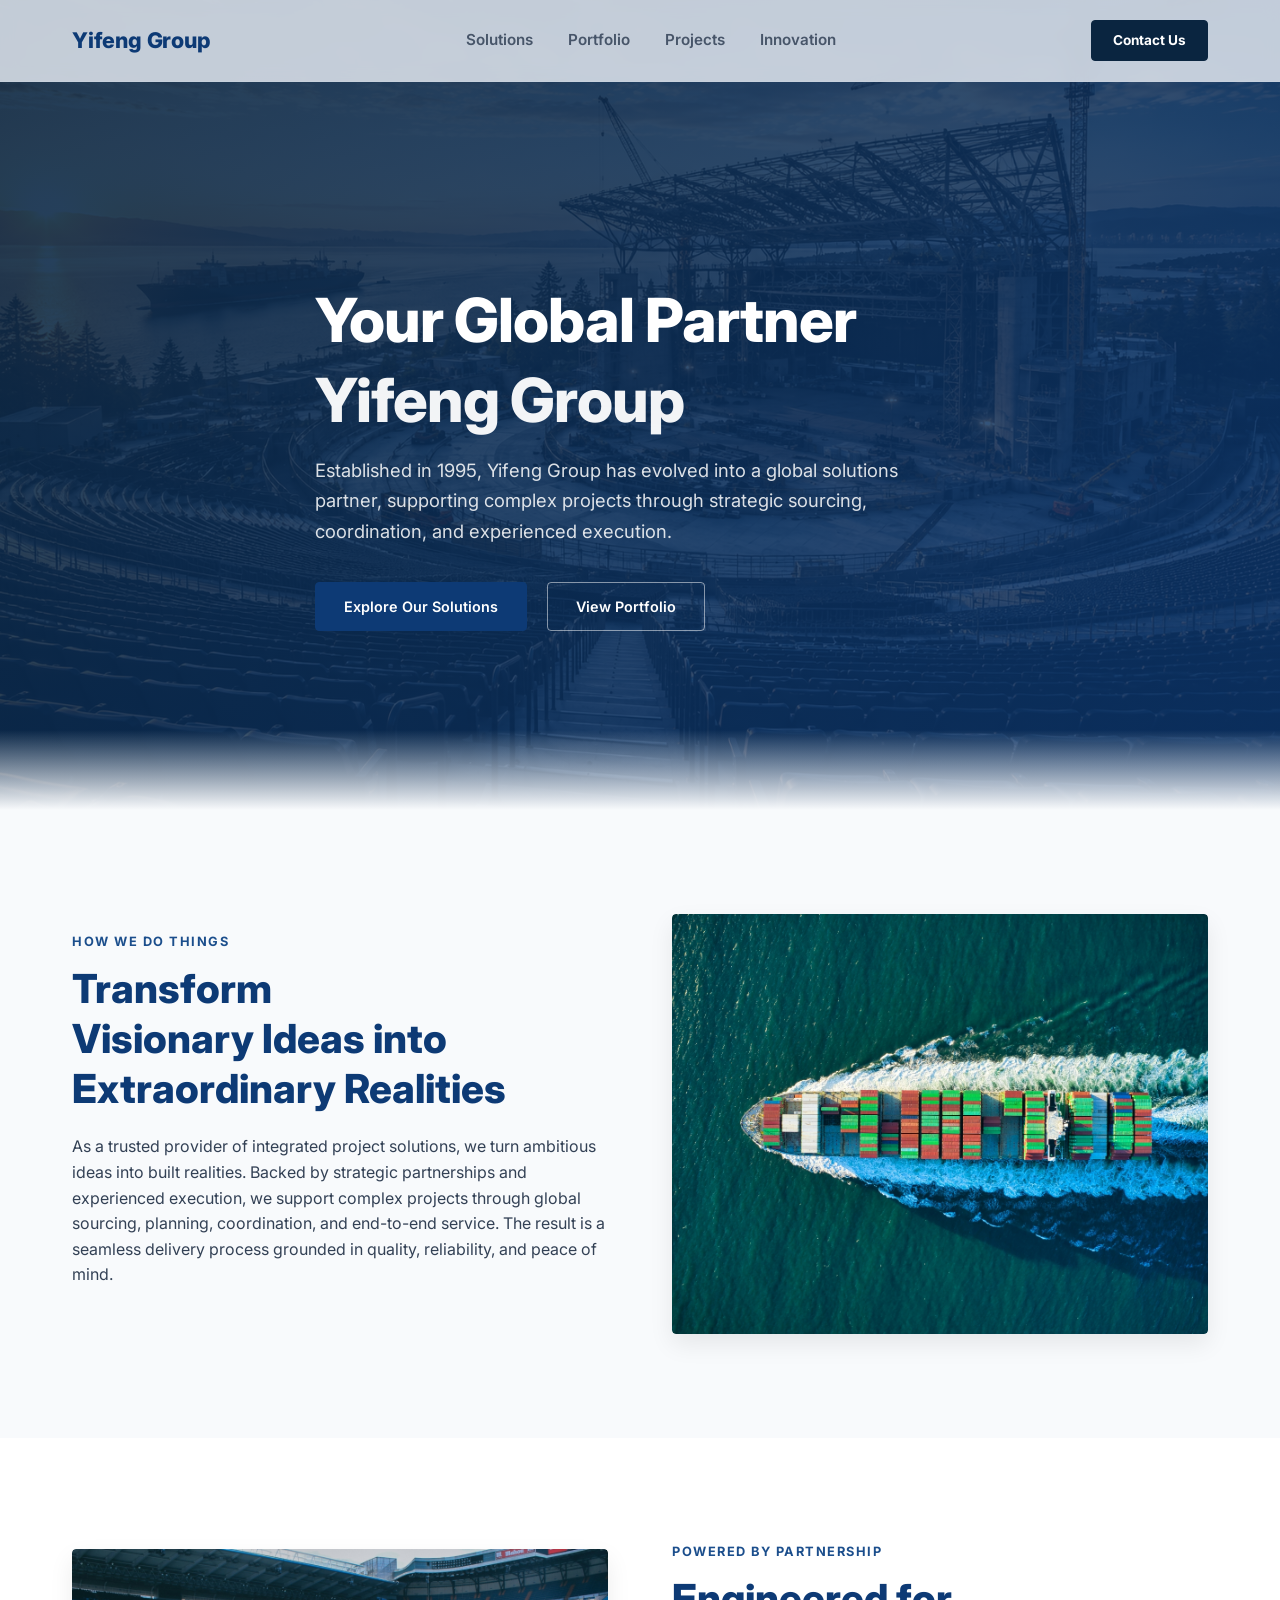
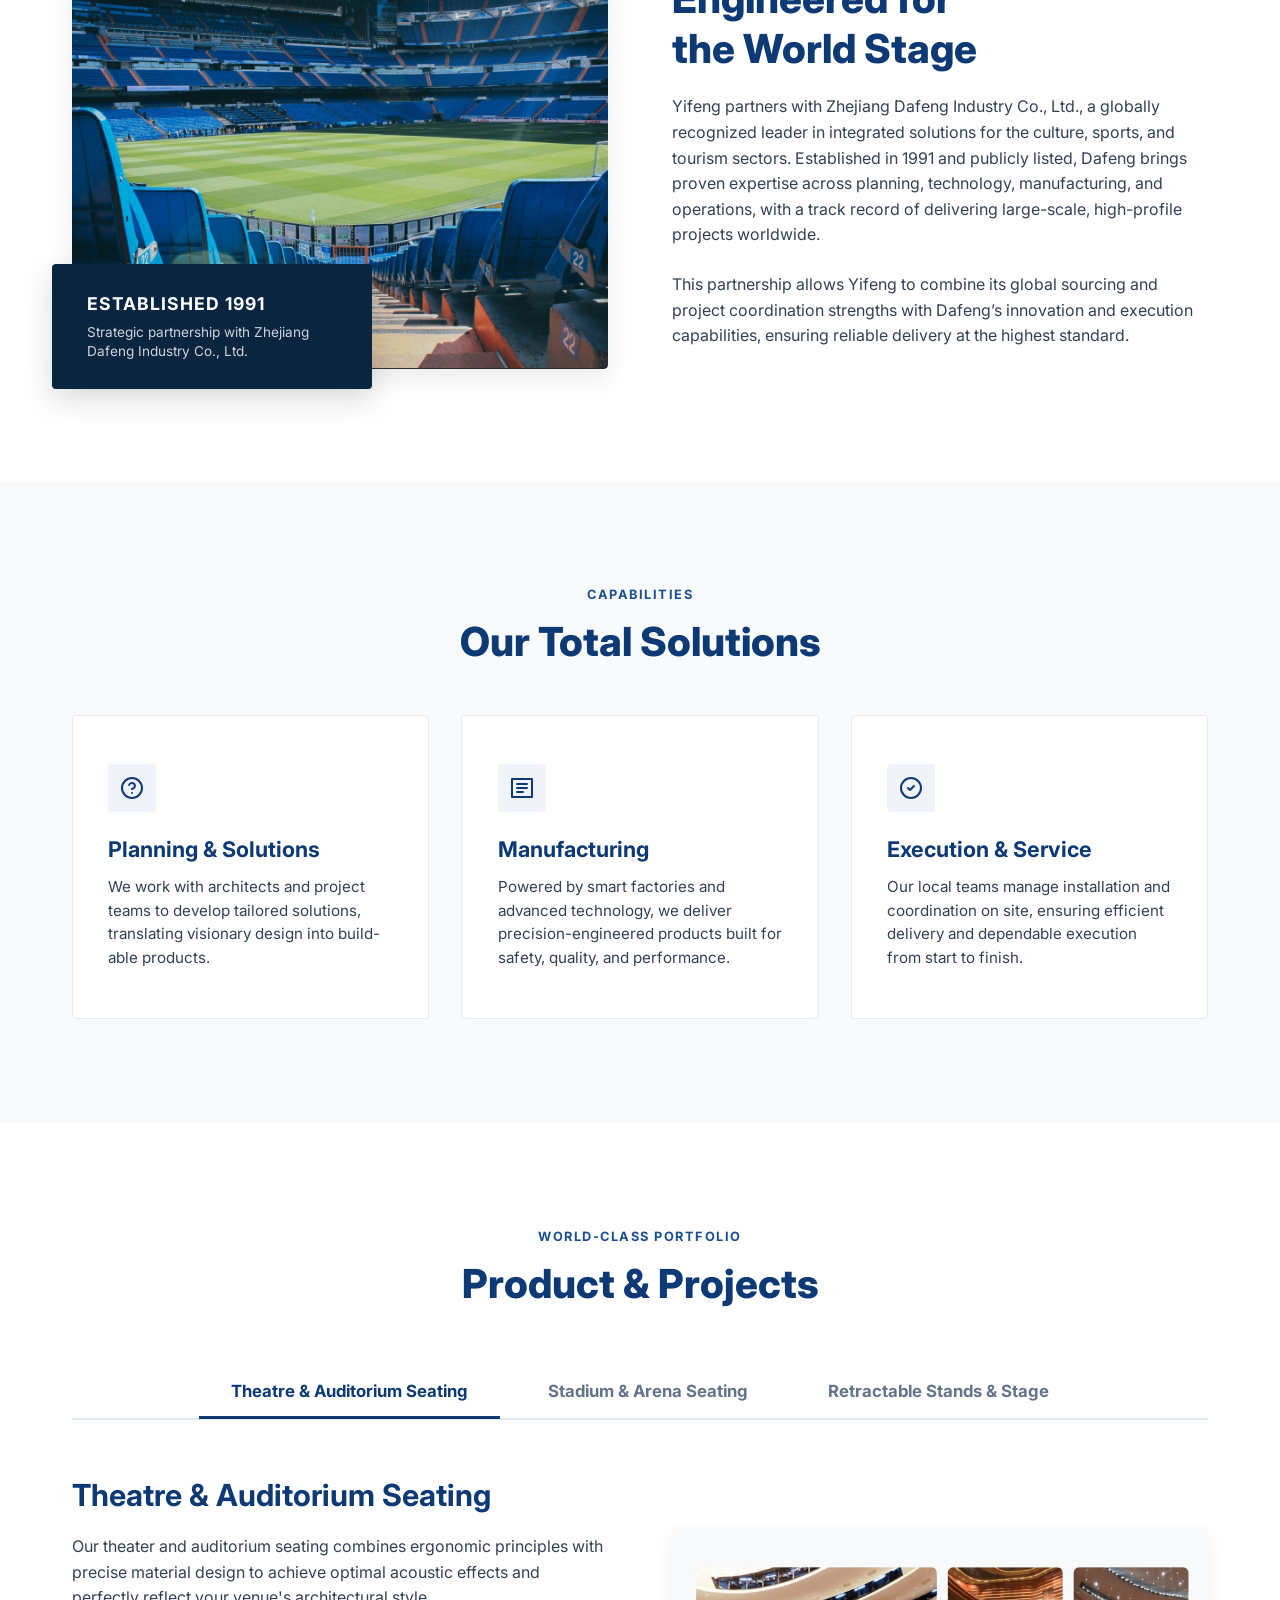
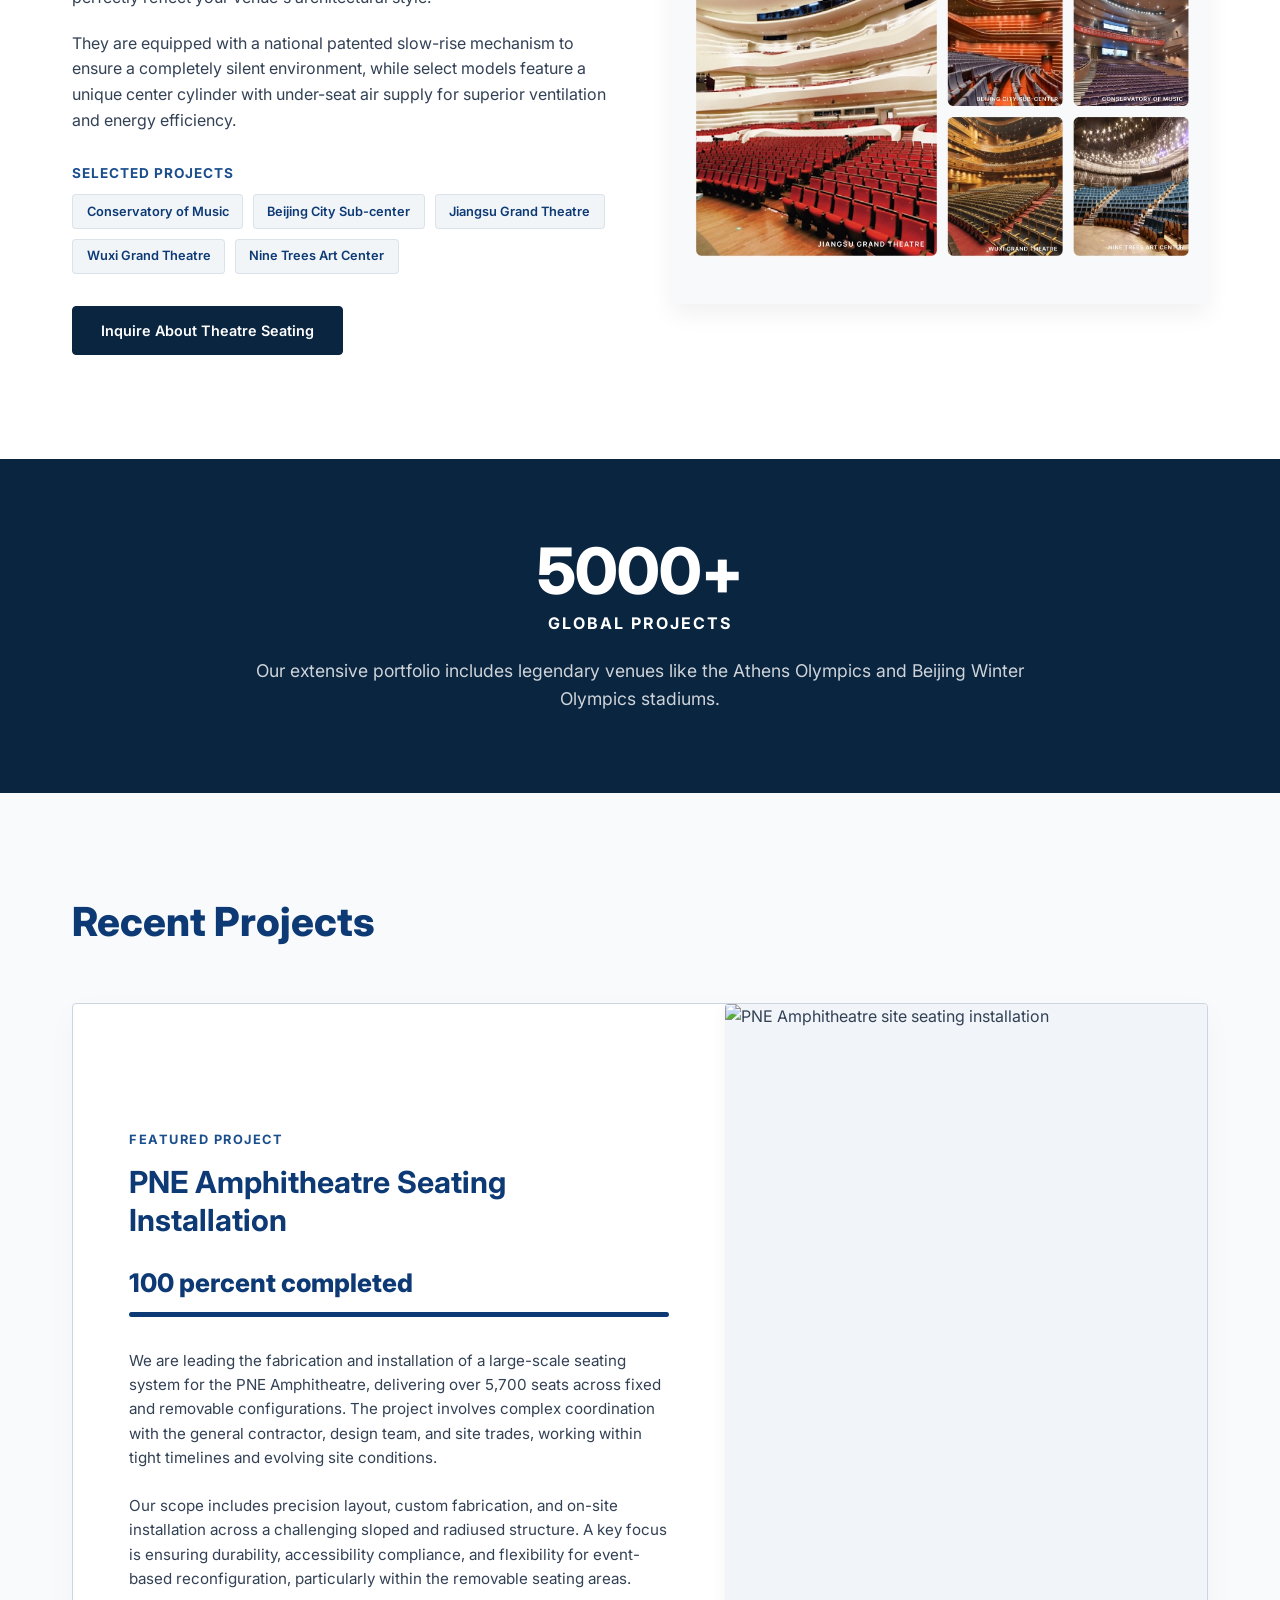
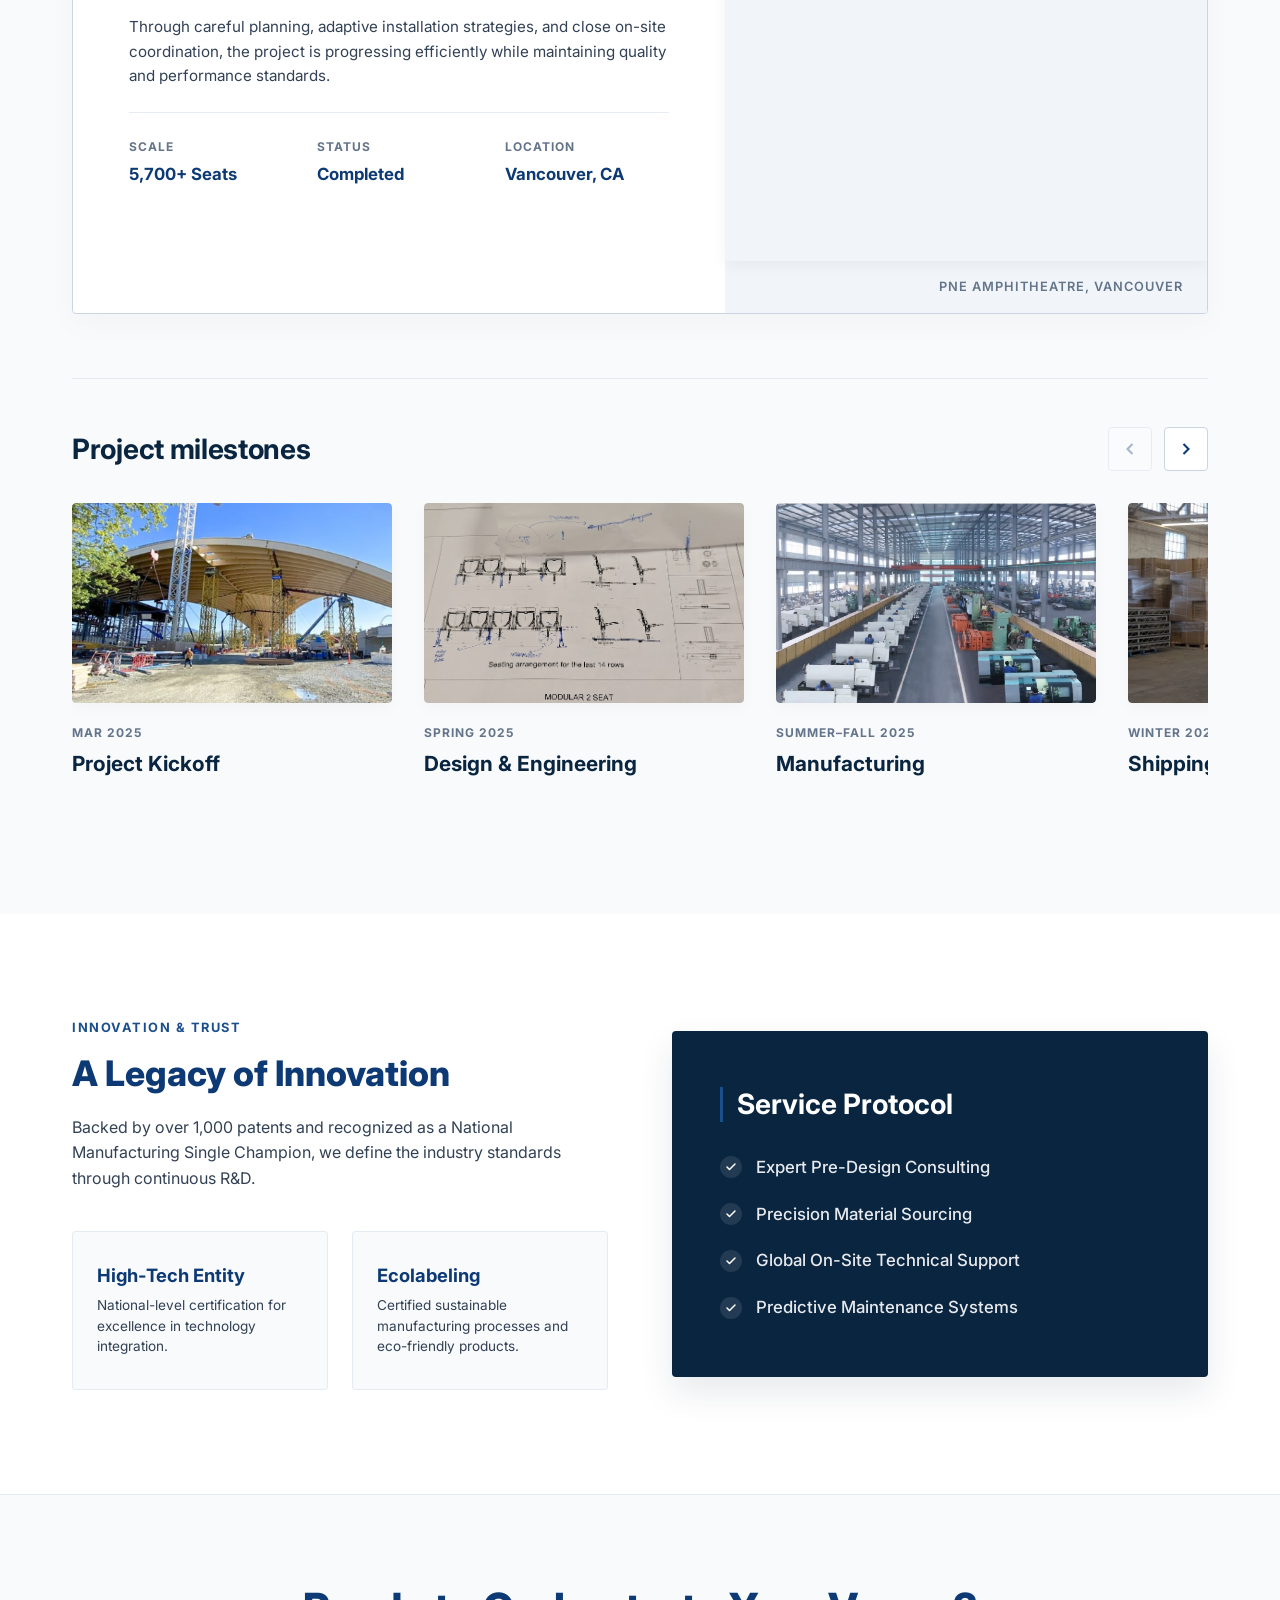
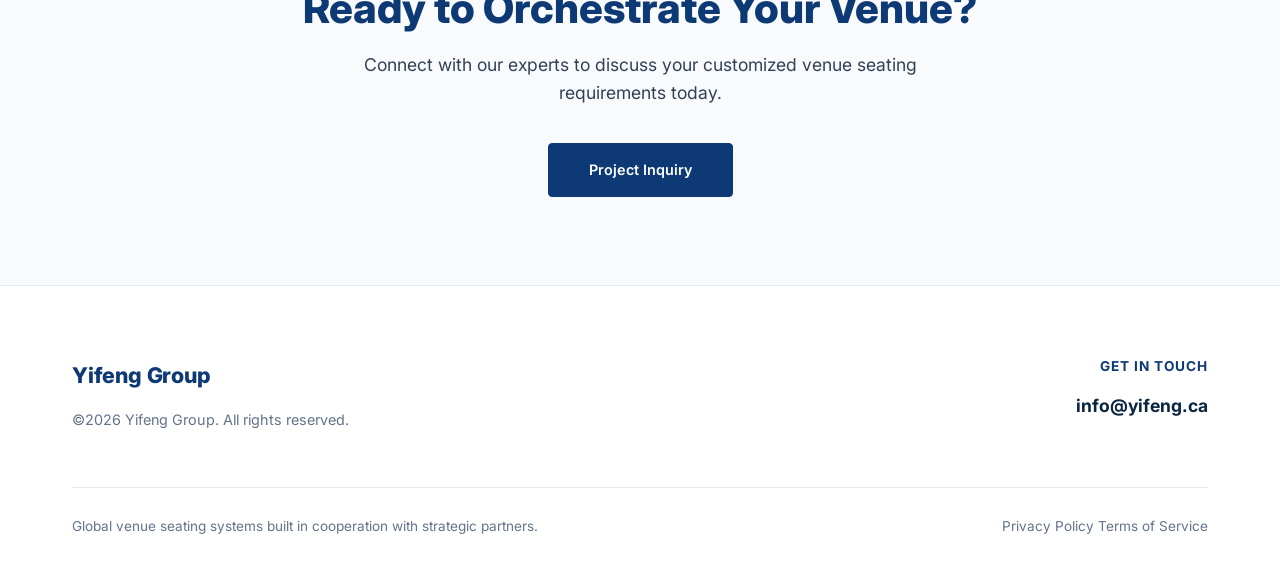
==== Website/index.html @ bb8a7add "Add files via upload" ====
<!DOCTYPE html>
<html lang="en">
<head>
  <meta charset="UTF-8">
  <meta name="viewport" content="width=device-width, initial-scale=1.0">
  <meta name="description" content="Yifeng Group - Your Global Partner in complex venue seating solutions. Backed by strategic partnerships and expert execution.">
  <title>Yifeng Group | Your Global Partner</title>
  
  <!-- SEO Best Practices: Metas and Icons -->
  <link rel="icon" type="image/png" href="data:image/svg+xml,%3Csvg xmlns='http://www.w3.org/2000/svg' viewBox='0 0 24 24' fill='%230d3a75'%3E%3Cpath d='M12 2l3.09 6.26L22 9.27l-5 4.87 1.18 6.88L12 17.77l-6.18 3.25L7 14.14 2 9.27l6.91-1.01L12 2z'/%3E%3C/svg%3E">
  
  <!-- Preloads for critical fonts -->
  <link rel="preconnect" href="https://fonts.googleapis.com">
  <link rel="preconnect" href="https://fonts.gstatic.com" crossorigin>
  
  <!-- Stylesheets -->
  <link rel="stylesheet" href="css/style.css">
</head>
<body>

  <!-- FLOATING NAVIGATION (MATCHES SCREENSHOT) -->
  <header id="nav-header">
    <div class="container">
      <a href="#hero" class="logo">Yifeng Group</a>
      
      <nav id="navbar">
        <ul>
          <li><a href="#solutions" class="active">Solutions</a></li>
          <li><a href="#products">Portfolio</a></li>
          <li><a href="#projects">Projects</a></li>
          <li><a href="#innovation">Innovation</a></li>
        </ul>
      </nav>
      
      <div class="header-btn-wrapper">
        <a href="#contact" class="btn header-btn">Contact Us</a>
      </div>
      
      <div class="menu-toggle" id="menu-burger">
        <span></span>
        <span></span>
        <span></span>
      </div>
    </div>
  </header>

  <!-- HERO SECTION -->
  <section id="hero" class="hero">
    <div class="container">
      <div class="hero-content reveal">
        <h1>
          <span>Your Global Partner</span>
          <span style="font-weight: 800; color: rgba(255,255,255,0.95); margin-top: 0.25rem;">Yifeng Group</span>
        </h1>
        <p>
          Established in 1995, Yifeng Group has evolved into a global solutions partner, supporting complex projects through strategic sourcing, coordination, and experienced execution.
        </p>
        <div class="hero-btns">
          <a href="#solutions" class="btn btn-primary">Explore Our Solutions</a>
          <a href="#products" class="btn btn-outline">View Portfolio</a>
        </div>
      </div>
    </div>
  </section>

  <!-- HOW WE DO THINGS (VISION) SECTION -->
  <section id="vision" class="section vision">
    <div class="container">
      <div class="grid-2">
        <div class="vision-text reveal-left">
          <span class="section-badge">How We Do Things</span>
          <h2 class="section-title">Transform<br>Visionary Ideas into<br>Extraordinary Realities</h2>
          <p class="section-desc">
            As a trusted provider of integrated project solutions, we turn ambitious ideas into built realities. Backed by strategic partnerships and experienced execution, we support complex projects through global sourcing, planning, coordination, and end-to-end service. The result is a seamless delivery process grounded in quality, reliability, and peace of mind.
          </p>
        </div>
        
        <div class="vision-image reveal-right">
          <div class="vision-image-wrapper">
            <img src="images/cargo_ship.png" alt="Cargo ship in teal water representing global sourcing and logistics coordination" loading="lazy">
          </div>
        </div>
      </div>
    </div>
  </section>

  <!-- PARTNERSHIP / WORLD STAGE SECTION -->
  <section id="engineering" class="section engineering">
    <div class="container">
      <div class="grid-2">
        <div class="engineering-image reveal-left">
          <div class="engineering-image-container">
            <div class="stadium-img-wrapper">
              <img src="images/stadium_engineering.png" alt="Grand modern stadium representing engineering for the world stage" loading="lazy">
            </div>
            <div class="established-badge">
              <h4>Established 1991</h4>
              <p>Strategic partnership with Zhejiang Dafeng Industry Co., Ltd.</p>
            </div>
          </div>
        </div>
        
        <div class="engineering-text reveal-right">
          <span class="section-badge">Powered by Partnership</span>
          <h2 class="section-title">Engineered for<br>the World Stage</h2>
          <p class="section-desc" style="margin-bottom: 1.5rem">
            Yifeng partners with Zhejiang Dafeng Industry Co., Ltd., a globally recognized leader in integrated solutions for the culture, sports, and tourism sectors. Established in 1991 and publicly listed, Dafeng brings proven expertise across planning, technology, manufacturing, and operations, with a track record of delivering large-scale, high-profile projects worldwide.
          </p>
          <p class="section-desc">
            This partnership allows Yifeng to combine its global sourcing and project coordination strengths with Dafeng’s innovation and execution capabilities, ensuring reliable delivery at the highest standard.
          </p>
        </div>
      </div>
    </div>
  </section>

  <!-- CAPABILITIES / OUR TOTAL SOLUTIONS -->
  <section id="solutions" class="section solutions">
    <div class="container">
      <div style="text-align: center; max-width: 700px; margin: 0 auto 3rem auto;" class="reveal">
        <span class="section-badge">Capabilities</span>
        <h2 class="section-title">Our Total Solutions</h2>
      </div>
      
      <div class="grid-3">
        <!-- Card 1 -->
        <div class="solution-card reveal delay-100">
          <div class="solution-icon">
            <svg xmlns="http://www.w3.org/2000/svg" viewBox="0 0 24 24" fill="none" stroke="currentColor" stroke-linecap="round" stroke-linejoin="round">
              <circle cx="12" cy="12" r="10"/>
              <path d="M9.09 9a3 3 0 0 1 5.83 1c0 2-3 3-3 3"/>
              <line x1="12" y1="17" x2="12.01" y2="17"/>
            </svg>
          </div>
          <h3>Planning & Solutions</h3>
          <p>We work with architects and project teams to develop tailored solutions, translating visionary design into build-able products.</p>
        </div>
        
        <!-- Card 2 -->
        <div class="solution-card reveal delay-200">
          <div class="solution-icon">
            <svg xmlns="http://www.w3.org/2000/svg" viewBox="0 0 24 24" fill="none" stroke="currentColor" stroke-linecap="round" stroke-linejoin="round">
              <path d="M22 21H2V3H22V21Z"/>
              <path d="M7 8H17"/>
              <path d="M7 12H17"/>
              <path d="M7 16H13"/>
            </svg>
          </div>
          <h3>Manufacturing</h3>
          <p>Powered by smart factories and advanced technology, we deliver precision-engineered products built for safety, quality, and performance.</p>
        </div>
        
        <!-- Card 3 -->
        <div class="solution-card reveal delay-300">
          <div class="solution-icon">
            <svg xmlns="http://www.w3.org/2000/svg" viewBox="0 0 24 24" fill="none" stroke="currentColor" stroke-linecap="round" stroke-linejoin="round">
              <path d="M12 22C17.5228 22 22 17.5228 22 12C22 6.47715 17.5228 2 12 2C6.47715 2 2 6.47715 2 12C2 17.5228 6.47715 22 12 22Z"/>
              <path d="M9 12L11 14L15 10"/>
            </svg>
          </div>
          <h3>Execution & Service</h3>
          <p>Our local teams manage installation and coordination on site, ensuring efficient delivery and dependable execution from start to finish.</p>
        </div>
      </div>
    </div>
  </section>

  <!-- PRODUCTS & PROJECTS (WORLD-CLASS PORTFOLIO) -->
  <section id="products" class="section products-projects">
    <div class="container">
      <div class="section-header reveal">
        <span class="section-badge">World-Class Portfolio</span>
        <h2 class="section-title">Product & Projects</h2>
      </div>
      
      <!-- TABS CONTROLS -->
      <div class="tabs-nav reveal">
        <button class="tab-trigger active" data-tab="tab-theatre">Theatre & Auditorium Seating</button>
        <button class="tab-trigger" data-tab="tab-stadium">Stadium & Arena Seating</button>
        <button class="tab-trigger" data-tab="tab-retractable">Retractable Stands & Stage</button>
      </div>
      
      <!-- TAB CONTENTS -->
      <!-- Theatre & Auditorium Seating -->
      <div class="tab-content active grid-2" id="tab-theatre">
        <div class="product-info reveal-left">
          <h3>Theatre & Auditorium Seating</h3>
          <p>
            Our theater and auditorium seating combines ergonomic principles with precise material design to achieve optimal acoustic effects and perfectly reflect your venue's architectural style.
          </p>
          <p>
            They are equipped with a national patented slow-rise mechanism to ensure a completely silent environment, while select models feature a unique center cylinder with under-seat air supply for superior ventilation and energy efficiency.
          </p>
          
          <h4 class="projects-list-title">Selected Projects</h4>
          <div class="projects-flex">
            <span class="project-item-pill">Conservatory of Music</span>
            <span class="project-item-pill">Beijing City Sub-center</span>
            <span class="project-item-pill">Jiangsu Grand Theatre</span>
            <span class="project-item-pill">Wuxi Grand Theatre</span>
            <span class="project-item-pill">Nine Trees Art Center</span>
          </div>
          
          <a href="#contact" class="btn btn-secondary">Inquire About Theatre Seating</a>
        </div>
        
        <div class="product-gallery reveal-right">
          <img src="images/theatre_collage.png" alt="A high resolution collage of luxury theater layouts featuring quiet tip-up acoustics chairs" loading="lazy">
        </div>
      </div>
      
      <!-- Stadium & Arena Seating -->
      <div class="tab-content grid-2" id="tab-stadium">
        <div class="product-gallery">
          <img src="images/stadium_collage.png" alt="Vibrant and high-impact stadium seating installations" loading="lazy">
        </div>
        
        <div class="product-info">
          <h3>Stadium & Arena Seating</h3>
          <p>
            Built for the world's grandest stages, our stadium and arena seating delivers unparalleled durability, safety, and comfort for large-scale global sporting events.
          </p>
          <p>
            Designed to withstand intense use and varying elements while maintaining brilliant aesthetic appeal, these seats are the trusted choice for international mega-events, including the 2022 Beijing Winter Olympics (National Speed Skating Oval and Ice Cube).
          </p>
          <a href="#contact" class="btn btn-secondary" style="margin-top: 1rem">Inquire About Stadium Seating</a>
        </div>
      </div>
      
      <!-- Retractable Stands & Stage -->
      <div class="tab-content grid-2" id="tab-retractable">
        <div class="product-info">
          <h3>Retractable Stands & Stage</h3>
          <p>
            Maximize your venue's flexibility with our high-utilization retractable stands, which form a staircase profile when in use and a compact box shape when retracted. They feature a synchronous telescoping device to effectively avoid deviation or jamming during operation.
          </p>
          <p>
            The base utilizes double ball-bearing PU wheels that withstand enormous force without damaging wooden floors, and the entire system can be safely operated via wire or wireless remote control.
          </p>
          <a href="#contact" class="btn btn-secondary" style="margin-top: 1rem">Inquire About Retractable Systems</a>
        </div>
        
        <div class="product-gallery">
          <img src="images/retractable_collage.png" alt="Retractable telescopic stadium grandstands and stage solutions" loading="lazy">
        </div>
      </div>
    </div>
  </section>

  <!-- STATS BANNER -->
  <section class="stats-banner">
    <div class="container">
      <div class="stats-container reveal">
        <div class="stats-number">5000+</div>
        <div class="stats-label">Global Projects</div>
        <p class="stats-desc">
          Our extensive portfolio includes legendary venues like the Athens Olympics and Beijing Winter Olympics stadiums.
        </p>
      </div>
    </div>
  </section>

  <!-- RECENT PROJECTS & PROGRESS TRACKING -->
  <section id="projects" class="section current-projects">
    <div class="container">
      <div class="projects-header reveal">
        <div class="projects-header-left">
          <h2 class="section-title">Recent Projects</h2>
        </div>
      </div>
      
      <div class="featured-project-card reveal">
        <!-- Left details pane -->
        <div class="project-details-pane">
          <span class="project-tag">Featured Project</span>
          <h3>PNE Amphitheatre Seating Installation</h3>
          
          <!-- Overall Progress Tracker Together with Featured Projects -->
          <div class="progress-tracker">
            <span class="progress-text">100 percent completed</span>
            <div class="progress-bar-container">
              <div class="progress-bar-fill"></div>
            </div>
          </div>

          <p>
            We are leading the fabrication and installation of a large-scale seating system for the PNE Amphitheatre, delivering over 5,700 seats across fixed and removable configurations. The project involves complex coordination with the general contractor, design team, and site trades, working within tight timelines and evolving site conditions.
          </p>
          <p>
            Our scope includes precision layout, custom fabrication, and on-site installation across a challenging sloped and radiused structure. A key focus is ensuring durability, accessibility compliance, and flexibility for event-based reconfiguration, particularly within the removable seating areas.
          </p>
          <p>
            Through careful planning, adaptive installation strategies, and close on-site coordination, the project is progressing efficiently while maintaining quality and performance standards.
          </p>
          
          <div class="project-meta-grid">
            <div class="meta-item">
              <span>Scale</span>
              <p>5,700+ Seats</p>
            </div>
            <div class="meta-item">
              <span>Status</span>
              <p>Completed</p>
            </div>
            <div class="meta-item">
              <span>Location</span>
              <p>Vancouver, CA</p>
            </div>
          </div>
        </div>
        
        <!-- Right 9x16 Hero Feature Image Pane -->
        <div class="project-gallery-pane-wrapper">
          <div class="project-gallery-pane">
            <img src="images/current_project_collage.png" alt="PNE Amphitheatre site seating installation" loading="lazy">
          </div>
          <div class="project-location-caption">PNE Amphitheatre, Vancouver</div>
        </div>
      </div>

      <!-- HORIZONTAL TIMELINE SCROLLER -->
      <div class="milestones-section-header reveal">
        <h3 class="milestones-section-title">Project milestones</h3>
        <div class="milestones-nav-btns">
          <button class="milestone-nav-btn" id="milestone-prev" aria-label="Scroll left">
            <svg xmlns="http://www.w3.org/2000/svg" fill="none" stroke="currentColor" viewBox="0 0 24 24">
              <polyline points="15 18 9 12 15 6"/>
            </svg>
          </button>
          <button class="milestone-nav-btn" id="milestone-next" aria-label="Scroll right">
            <svg xmlns="http://www.w3.org/2000/svg" fill="none" stroke="currentColor" viewBox="0 0 24 24">
              <polyline points="9 18 15 12 9 6"/>
            </svg>
          </button>
        </div>
      </div>

      <div class="milestones-scroll-container reveal" id="milestones-track">
        <!-- Milestone 1 -->
        <div class="milestone-card">
          <div class="milestone-photo-wrapper">
            <img src="images/milestone1.png" alt="Project Kickoff milestone" loading="lazy">
          </div>
          <span class="milestone-date">Mar 2025</span>
          <h4 class="milestone-title">Project Kickoff</h4>
        </div>

        <!-- Milestone 2 -->
        <div class="milestone-card">
          <div class="milestone-photo-wrapper">
            <img src="images/milestone2.png" alt="Design & Engineering milestone" loading="lazy">
          </div>
          <span class="milestone-date">Spring 2025</span>
          <h4 class="milestone-title">Design & Engineering</h4>
        </div>

        <!-- Milestone 3 -->
        <div class="milestone-card">
          <div class="milestone-photo-wrapper">
            <img src="images/milestone3.png" alt="Manufacturing milestone" loading="lazy">
          </div>
          <span class="milestone-date">Summer–Fall 2025</span>
          <h4 class="milestone-title">Manufacturing</h4>
        </div>

        <!-- Milestone 4 -->
        <div class="milestone-card">
          <div class="milestone-photo-wrapper">
            <img src="images/milestone4.png" alt="Shipping & Logistics milestone" loading="lazy">
          </div>
          <span class="milestone-date">Winter 2025/26</span>
          <h4 class="milestone-title">Shipping & Logistics</h4>
        </div>

        <!-- Milestone 5 -->
        <div class="milestone-card">
          <div class="milestone-photo-wrapper">
            <img src="images/milestone5.png" alt="Site Mobilization milestone" loading="lazy">
          </div>
          <span class="milestone-date">Mar 2026</span>
          <h4 class="milestone-title">Site Mobilization</h4>
        </div>

        <!-- Milestone 6 -->
        <div class="milestone-card">
          <div class="milestone-photo-wrapper">
            <img src="images/milestone6.png" alt="Fixed Seating Installation milestone" loading="lazy">
          </div>
          <span class="milestone-date">Mar–Apr 2026</span>
          <h4 class="milestone-title">Fixed Seating Installation</h4>
        </div>

        <!-- Milestone 7 -->
        <div class="milestone-card">
          <div class="milestone-photo-wrapper">
            <img src="images/milestone7.png" alt="Removable Seating Installation milestone" loading="lazy">
          </div>
          <span class="milestone-date">Apr–May 2026</span>
          <h4 class="milestone-title">Removable Seating Installation</h4>
        </div>

        <!-- Milestone 8 -->
        <div class="milestone-card">
          <div class="milestone-photo-wrapper">
            <img src="images/milestone8.png" alt="Completion & Handover milestone" loading="lazy">
          </div>
          <span class="milestone-date">May 2026</span>
          <h4 class="milestone-title">Completion & Handover</h4>
        </div>
      </div>
    </div>
  </section>

  <!-- INNOVATION & TRUST / SERVICE PROTOCOL -->
  <section id="innovation" class="section trust-protocol">
    <div class="container">
      <div class="grid-2">
        <div class="trust-left reveal-left">
          <span class="section-badge">Innovation & Trust</span>
          <h2>A Legacy of Innovation</h2>
          <p class="section-desc">
            Backed by over 1,000 patents and recognized as a National Manufacturing Single Champion, we define the industry standards through continuous R&D.
          </p>
          
          <div class="trust-cards-grid">
            <div class="trust-mini-card">
              <h4>High-Tech Entity</h4>
              <p>National-level certification for excellence in technology integration.</p>
            </div>
            <div class="trust-mini-card">
              <h4>Ecolabeling</h4>
              <p>Certified sustainable manufacturing processes and eco-friendly products.</p>
            </div>
          </div>
        </div>
        
        <div class="trust-right reveal-right">
          <!-- Service Protocol Card -->
          <div class="protocol-card">
            <h3>Service Protocol</h3>
            
            <div class="protocol-list">
              <div class="protocol-item">
                <div class="protocol-check">
                  <svg xmlns="http://www.w3.org/2000/svg" viewBox="0 0 24 24" fill="none" stroke="currentColor" stroke-linecap="round" stroke-linejoin="round">
                    <polyline points="20 6 9 17 4 12"/>
                  </svg>
                </div>
                <span>Expert Pre-Design Consulting</span>
              </div>
              
              <div class="protocol-item">
                <div class="protocol-check">
                  <svg xmlns="http://www.w3.org/2000/svg" viewBox="0 0 24 24" fill="none" stroke="currentColor" stroke-linecap="round" stroke-linejoin="round">
                    <polyline points="20 6 9 17 4 12"/>
                  </svg>
                </div>
                <span>Precision Material Sourcing</span>
              </div>
              
              <div class="protocol-item">
                <div class="protocol-check">
                  <svg xmlns="http://www.w3.org/2000/svg" viewBox="0 0 24 24" fill="none" stroke="currentColor" stroke-linecap="round" stroke-linejoin="round">
                    <polyline points="20 6 9 17 4 12"/>
                  </svg>
                </div>
                <span>Global On-Site Technical Support</span>
              </div>
              
              <div class="protocol-item">
                <div class="protocol-check">
                  <svg xmlns="http://www.w3.org/2000/svg" viewBox="0 0 24 24" fill="none" stroke="currentColor" stroke-linecap="round" stroke-linejoin="round">
                    <polyline points="20 6 9 17 4 12"/>
                  </svg>
                </div>
                <span>Predictive Maintenance Systems</span>
              </div>

            </div>
          </div>
        </div>
      </div>
    </div>
  </section>

  <!-- CALL TO ACTION SECTION -->
  <section class="section cta">
    <div class="container">
      <div class="cta-card reveal">
        <h2>Ready to Orchestrate Your Venue?</h2>
        <p>Connect with our experts to discuss your customized venue seating requirements today.</p>
        <a href="#contact" class="btn btn-primary" style="padding: 0.9rem 2.5rem">Project Inquiry</a>
      </div>
    </div>
  </section>

  <!-- FOOTER (MATCHES USER REQUEST) -->
  <footer id="contact">
    <div class="container">
      <div class="footer-top">
        <div class="footer-about">
          <a href="#hero" class="logo">Yifeng Group</a>
          <p>©2026 Yifeng Group. All rights reserved.</p>
        </div>
        
        <div class="footer-contact-info">
          <h4>Get in Touch</h4>
          <p>
            <a href="mailto:info@yifeng.ca">info@yifeng.ca</a>
          </p>
        </div>
      </div>
      
      <div class="footer-bottom">
        <p>Global venue seating systems built in cooperation with strategic partners.</p>
        <div class="footer-bottom-links">
          <a href="#">Privacy Policy</a>
          <a href="#">Terms of Service</a>
        </div>
      </div>
    </div>
  </footer>

  <!-- Interactive Scripts -->
  <script src="js/main.js"></script>
</body>
</html>
---- Website/css/style.css ----
/* 
  Yifeng Group - Premium Landing Page CSS Stylesheet
  Clean slate, navy blue, and silver corporate theme.
  NO YELLOW/GOLD, NO STARS.
*/

@import url('https://fonts.googleapis.com/css2?family=Inter:wght@300;400;500;600;700&family=Outfit:wght@300;400;500;600;700;800&display=swap');

/* --- CUSTOM DESIGN SYSTEM VARIABLES --- */
:root {
  --primary-blue: #0d3a75;       /* Classic corporate blue from nav bar image */
  --primary-blue-rgb: 13, 58, 117;
  --secondary-blue: #0a2540;     /* Deep navy blue */
  --accent-blue: #1b4e8c;        /* Medium steel blue */
  --neutral-dark: #334155;       /* Slate 700 text color */
  --neutral-light: #f8fafc;      /* Light gray background */
  --white: #ffffff;
  --border-color: #cbd5e1;       /* Clean slate 300 border */
  
  --font-heading: 'Inter', -apple-system, BlinkMacSystemFont, "Segoe UI", Roboto, sans-serif;
  --font-body: 'Inter', -apple-system, BlinkMacSystemFont, "Segoe UI", Roboto, sans-serif;
  
  --transition-smooth: all 0.35s cubic-bezier(0.16, 1, 0.3, 1);
  --transition-fast: all 0.2s ease;
  
  --container-width: 1200px;
}

/* --- BASE STYLES --- */
* {
  box-sizing: border-box;
  margin: 0;
  padding: 0;
}

html {
  scroll-behavior: smooth;
}

body {
  font-family: var(--font-body);
  color: var(--neutral-dark);
  background-color: var(--neutral-light);
  line-height: 1.6;
  overflow-x: hidden;
  -webkit-font-smoothing: antialiased;
}

/* --- TYPOGRAPHY --- */
h1, h2, h3, h4, h5, h6 {
  font-family: var(--font-heading);
  font-weight: 700;
  line-height: 1.25;
  color: var(--primary-blue);
}

a {
  text-decoration: none;
  color: inherit;
  transition: var(--transition-fast);
}

ul {
  list-style: none;
}

img {
  max-width: 100%;
  display: block;
  border-radius: 4px;
}

/* --- LAYOUT UTILITIES --- */
.container {
  max-width: var(--container-width);
  margin: 0 auto;
  padding: 0 2rem;
}

.section {
  padding: 6.5rem 0;
  position: relative;
}

.grid-2 {
  display: grid;
  grid-template-columns: repeat(2, 1fr);
  gap: 4rem;
  align-items: center;
}

.grid-3 {
  display: grid;
  grid-template-columns: repeat(3, 1fr);
  gap: 2rem;
}

/* --- BUTTONS --- */
.btn {
  display: inline-flex;
  align-items: center;
  justify-content: center;
  padding: 0.75rem 1.75rem;
  font-size: 0.9rem;
  font-weight: 600;
  border-radius: 4px; /* Clean rectangular shapes */
  cursor: pointer;
  transition: var(--transition-smooth);
}

.btn-primary {
  background-color: var(--primary-blue);
  color: var(--white);
  border: 1px solid var(--primary-blue);
}

.btn-primary:hover {
  background-color: var(--secondary-blue);
  border-color: var(--secondary-blue);
}

.btn-secondary {
  background-color: var(--secondary-blue);
  color: var(--white);
  border: 1px solid var(--secondary-blue);
}

.btn-secondary:hover {
  background-color: transparent;
  color: var(--secondary-blue);
}

.btn-outline {
  background-color: transparent;
  color: var(--white);
  border: 1.5px solid rgba(255, 255, 255, 0.5);
}

.btn-outline:hover {
  border-color: var(--white);
  background-color: rgba(255, 255, 255, 0.08);
}

/* --- SECTION LABELS --- */
.section-badge {
  font-family: var(--font-heading);
  font-size: 0.8rem;
  font-weight: 700;
  letter-spacing: 1.5px;
  color: var(--accent-blue);
  text-transform: uppercase;
  margin-bottom: 0.75rem;
  display: block;
}

.section-title {
  font-size: 2.5rem;
  font-weight: 800;
  margin-bottom: 1.25rem;
  color: var(--primary-blue);
}

.section-desc {
  font-size: 1rem;
  color: var(--neutral-dark);
  margin-bottom: 1.75rem;
}

/* --- HEADER / NAVIGATION (MATCHES SCREENSHOT) --- */
header {
  position: fixed;
  top: 0;
  left: 0;
  width: 100%;
  z-index: 1000;
  transition: var(--transition-smooth);
  padding: 1.25rem 0;
  background: rgba(226, 232, 240, 0.85); /* Transparent grey background */
  backdrop-filter: blur(8px);
  -webkit-backdrop-filter: blur(8px);
  border-bottom: 1px solid rgba(203, 213, 225, 0.4);
}

header.scrolled {
  padding: 0.9rem 0;
  box-shadow: 0 4px 20px rgba(0, 0, 0, 0.05);
  background: rgba(241, 245, 249, 0.95);
}

header .container {
  display: flex;
  justify-content: space-between;
  align-items: center;
}

.logo {
  font-family: var(--font-heading);
  font-size: 1.35rem;
  font-weight: 800;
  color: var(--primary-blue);
  letter-spacing: -0.2px;
  display: flex;
  align-items: center;
}

nav ul {
  display: flex;
  gap: 2.2rem;
}

nav a {
  font-size: 0.95rem;
  font-weight: 600;
  color: #475569; /* slate gray nav text */
  padding: 0.4rem 0;
  position: relative;
}

nav a:hover, nav a.active {
  color: var(--primary-blue);
}

/* Solid blue underline for active link */
nav a::after {
  content: '';
  position: absolute;
  bottom: -2px;
  left: 0;
  width: 0;
  height: 2.5px;
  background-color: var(--primary-blue);
  transition: var(--transition-fast);
}

nav a.active::after {
  width: 100%;
}

.header-btn {
  font-family: var(--font-heading);
  font-size: 0.85rem;
  font-weight: 700;
  background-color: var(--secondary-blue);
  color: var(--white);
  padding: 0.55rem 1.3rem;
  border-radius: 4px; /* clean rectangular shape from image */
  border: 1px solid var(--secondary-blue);
}

.header-btn:hover {
  background-color: var(--primary-blue);
  border-color: var(--primary-blue);
}

.menu-toggle {
  display: none;
  flex-direction: column;
  gap: 5px;
  cursor: pointer;
}

.menu-toggle span {
  width: 22px;
  height: 2px;
  background-color: var(--primary-blue);
  transition: var(--transition-fast);
}

/* --- HERO SECTION --- */
.hero {
  min-height: 90vh;
  background-color: var(--secondary-blue);
  background-image: linear-gradient(135deg, rgba(10, 37, 64, 0.9) 0%, rgba(13, 58, 117, 0.8) 100%), url('../images/hero_bg.png');
  background-size: cover;
  background-position: right center;
  display: flex;
  align-items: center;
  padding-top: 6.5rem;
  position: relative;
}

.hero::after {
  content: '';
  position: absolute;
  bottom: 0;
  left: 0;
  width: 100%;
  height: 80px;
  background: linear-gradient(to top, var(--neutral-light), transparent);
  pointer-events: none;
}

.hero-content {
  color: var(--white);
  max-width: 750px;
}

.hero h1 {
  font-size: 3.8rem;
  font-weight: 800;
  color: var(--white);
  margin-bottom: 1rem;
  letter-spacing: -1px;
}

.hero h1 span {
  display: block;
}

.hero p {
  font-size: 1.15rem;
  color: rgba(255, 255, 255, 0.85);
  margin-bottom: 2.25rem;
  line-height: 1.65;
  max-width: 650px;
}

.hero-btns {
  display: flex;
  gap: 1.25rem;
}

/* --- VISION SECTION (HOW WE DO THINGS) --- */
.vision {
  background-color: var(--neutral-light);
}

.vision-image-wrapper {
  box-shadow: 0 10px 25px rgba(0, 0, 0, 0.08);
  border-radius: 4px;
  overflow: hidden;
}

.vision-image-wrapper img {
  width: 100%;
  height: 420px;
  object-fit: cover;
}

/* --- ENGINEERING STAGE (POWERED BY PARTNERSHIP) --- */
.engineering {
  background-color: var(--white);
}

.engineering-image-container {
  position: relative;
}

.stadium-img-wrapper {
  border-radius: 4px;
  box-shadow: 0 10px 25px rgba(0, 0, 0, 0.08);
  overflow: hidden;
}

.stadium-img-wrapper img {
  width: 100%;
  height: 420px;
  object-fit: cover;
}

.established-badge {
  position: absolute;
  bottom: -20px;
  left: -20px;
  background-color: var(--secondary-blue);
  color: var(--white);
  padding: 1.8rem 2.2rem;
  border-radius: 4px;
  box-shadow: 0 10px 30px rgba(0, 0, 0, 0.15);
  max-width: 320px;
}

.established-badge h4 {
  font-size: 1.1rem;
  font-weight: 700;
  color: var(--white);
  text-transform: uppercase;
  letter-spacing: 1px;
  margin-bottom: 0.5rem;
}

.established-badge p {
  font-size: 0.85rem;
  color: rgba(255, 255, 255, 0.8);
  line-height: 1.4;
}

/* --- OUR TOTAL SOLUTIONS (CAPABILITIES) --- */
.solutions {
  background-color: var(--neutral-light);
}

.solutions .grid-3 {
  margin-top: 3rem;
}

.solution-card {
  background-color: var(--white);
  padding: 3rem 2.2rem;
  border-radius: 4px;
  border: 1px solid rgba(226, 232, 240, 0.8);
  transition: var(--transition-smooth);
}

.solution-card:hover {
  transform: translateY(-4px);
  box-shadow: 0 10px 25px rgba(0, 0, 0, 0.05);
  border-color: var(--primary-blue);
}

.solution-icon {
  width: 48px;
  height: 48px;
  background-color: rgba(13, 58, 117, 0.06);
  border-radius: 4px;
  display: flex;
  align-items: center;
  justify-content: center;
  margin-bottom: 1.5rem;
  color: var(--primary-blue);
}

.solution-icon svg {
  width: 24px;
  height: 24px;
  stroke-width: 2;
}

.solution-card h3 {
  font-size: 1.35rem;
  font-weight: 700;
  margin-bottom: 0.75rem;
}

.solution-card p {
  color: var(--neutral-dark);
  font-size: 0.95rem;
  line-height: 1.55;
}

/* --- PRODUCT & PROJECTS (TABS EXPLORER) --- */
.products-projects {
  background-color: var(--white);
}

.products-projects .section-header {
  text-align: center;
  max-width: 700px;
  margin: 0 auto 3.5rem auto;
}

/* Tabs Navigation */
.tabs-nav {
  display: flex;
  justify-content: center;
  gap: 1rem;
  margin-bottom: 3.5rem;
  border-bottom: 2px solid #e2e8f0;
  padding-bottom: 1px;
}

.tab-trigger {
  font-family: var(--font-heading);
  font-size: 1.05rem;
  font-weight: 700;
  color: #64748b;
  background: none;
  border: none;
  padding: 1rem 2rem;
  cursor: pointer;
  position: relative;
  transition: var(--transition-fast);
}

.tab-trigger::after {
  content: '';
  position: absolute;
  bottom: -2px;
  left: 0;
  width: 0;
  height: 3px;
  background-color: var(--primary-blue);
  transition: var(--transition-fast);
}

.tab-trigger:hover, .tab-trigger.active {
  color: var(--primary-blue);
}

.tab-trigger.active::after {
  width: 100%;
}

/* Tab Content Transitions */
.tab-content {
  display: none;
  opacity: 0;
  transform: translateY(15px);
  transition: opacity 0.4s ease, transform 0.4s ease;
}

.tab-content.active {
  display: grid;
  opacity: 1;
  transform: translateY(0);
}

.product-info h3 {
  font-size: 1.9rem;
  margin-bottom: 1.25rem;
  color: var(--primary-blue);
}

.product-info p {
  color: var(--neutral-dark);
  margin-bottom: 1.25rem;
  line-height: 1.6;
}

/* Projects listing layout for Theatre category */
.projects-list-title {
  font-size: 0.85rem;
  font-weight: 700;
  text-transform: uppercase;
  letter-spacing: 1px;
  color: var(--accent-blue);
  margin-top: 2rem;
  margin-bottom: 0.75rem;
}

.projects-flex {
  display: flex;
  flex-wrap: wrap;
  gap: 0.6rem;
  margin-bottom: 2rem;
}

.project-item-pill {
  font-size: 0.8rem;
  font-weight: 600;
  background-color: rgba(13, 58, 117, 0.05);
  color: var(--primary-blue);
  padding: 0.4rem 0.85rem;
  border-radius: 4px;
  border: 1px solid rgba(13, 58, 117, 0.1);
}

.product-gallery {
  border-radius: 4px;
  overflow: hidden;
  box-shadow: 0 10px 25px rgba(0, 0, 0, 0.06);
}

.product-gallery img {
  width: 100%;
  height: auto;
  object-fit: cover;
}

/* --- STATS BANNER --- */
.stats-banner {
  background-color: var(--secondary-blue);
  color: var(--white);
  padding: 5rem 0;
  text-align: center;
  position: relative;
}

.stats-container {
  max-width: 800px;
  margin: 0 auto;
}

.stats-number {
  font-family: var(--font-heading);
  font-size: 4rem;
  font-weight: 800;
  color: var(--white);
  line-height: 1;
  margin-bottom: 0.5rem;
  letter-spacing: -1px;
}

.stats-label {
  font-family: var(--font-heading);
  font-size: 1rem;
  font-weight: 700;
  letter-spacing: 2px;
  text-transform: uppercase;
  margin-bottom: 1.25rem;
}

.stats-desc {
  font-size: 1.1rem;
  color: rgba(255, 255, 255, 0.8);
  line-height: 1.6;
}

/* --- RECENT PROJECTS & PROGRESS TRACKING --- */
.current-projects {
  background-color: var(--neutral-light);
}

.projects-header {
  display: flex;
  justify-content: space-between;
  align-items: center;
  margin-bottom: 3.5rem;
}

.projects-header-left {
  display: flex;
  flex-direction: column;
}

.projects-header-left .section-title {
  margin-bottom: 0;
}

/* Progress Tracker Bar styling placed inside details pane */
.progress-tracker {
  display: flex;
  flex-direction: column;
  align-items: flex-start; /* Sourced: Left aligned inside details card */
  width: 100%;
  margin-bottom: 2rem;
}

.progress-text {
  font-family: var(--font-heading);
  font-size: 1.6rem; /* Sourced: Slightly smaller text for inside the pane */
  font-weight: 800;
  color: var(--primary-blue);
  margin-bottom: 0.5rem;
}

.progress-bar-container {
  width: 100%;
  height: 5px;
  background-color: #cbd5e1;
  position: relative;
  overflow: hidden;
  border-radius: 2px;
}

.progress-bar-fill {
  position: absolute;
  top: 0;
  left: 0;
  height: 100%;
  width: 100%; /* 100% Complete */
  background-color: var(--primary-blue);
  border-radius: 2px;
  transform: scaleX(0);
  transform-origin: left;
  transition: transform 1.5s cubic-bezier(0.16, 1, 0.3, 1);
}

.reveal.active .progress-bar-fill {
  transform: scaleX(1);
}

.featured-project-card {
  background-color: var(--white);
  border-radius: 4px;
  box-shadow: 0 10px 30px rgba(0, 0, 0, 0.03);
  border: 1px solid var(--border-color);
  overflow: hidden;
  display: grid;
  grid-template-columns: 1.15fr 0.85fr;
  margin-bottom: 4rem;
}

.project-details-pane {
  padding: 3.5rem;
  display: flex;
  flex-direction: column;
  justify-content: center;
}

.project-tag {
  font-family: var(--font-heading);
  font-size: 0.8rem;
  font-weight: 700;
  text-transform: uppercase;
  letter-spacing: 1.5px;
  color: var(--accent-blue);
  margin-bottom: 0.75rem;
  display: block;
}

.project-details-pane h3 {
  font-size: 1.9rem;
  margin-bottom: 1.5rem;
  color: var(--primary-blue);
}

.project-details-pane p {
  color: var(--neutral-dark);
  margin-bottom: 1.5rem;
  font-size: 0.95rem;
  line-height: 1.6;
}

.project-meta-grid {
  display: grid;
  grid-template-columns: repeat(3, 1fr);
  gap: 1.5rem;
  border-top: 1px solid rgba(226, 232, 240, 0.8);
  padding-top: 1.5rem;
}

.meta-item span {
  font-size: 0.75rem;
  font-weight: 700;
  color: #64748b;
  text-transform: uppercase;
  letter-spacing: 1px;
  display: block;
  margin-bottom: 0.25rem;
}

.meta-item p {
  font-family: var(--font-heading);
  font-size: 1.05rem;
  font-weight: 700;
  color: var(--primary-blue);
  margin-bottom: 0;
}

.project-gallery-pane-wrapper {
  position: relative;
  display: flex;
  flex-direction: column;
  background-color: #f1f5f9;
}

.project-gallery-pane {
  position: relative;
  width: 100%;
  aspect-ratio: 9 / 16; /* Sourced: Strict 9x16 vertical aspect ratio */
  overflow: hidden;
  box-shadow: 0 4px 15px rgba(0,0,0,0.05);
}

.project-gallery-pane img {
  width: 100%;
  height: 100%;
  object-fit: cover;
}

.project-location-caption {
  font-size: 0.8rem;
  font-weight: 600;
  color: #64748b;
  text-transform: uppercase;
  letter-spacing: 1px;
  margin: 1rem 1.5rem; /* Sourced: Elegant spacing for caption */
  text-align: right;
}

/* --- HORIZONTAL MILESTONE SCROLLER --- */
.milestones-section-header {
  display: flex;
  justify-content: space-between;
  align-items: center;
  margin-top: 2rem;
  margin-bottom: 2rem;
  border-top: 1.5px solid #e2e8f0;
  padding-top: 3rem;
}

.milestones-section-title {
  font-size: 1.75rem;
  font-weight: 700;
  color: var(--secondary-blue);
  letter-spacing: -0.3px;
}

.milestones-nav-btns {
  display: flex;
  gap: 0.75rem;
}

.milestone-nav-btn {
  width: 44px;
  height: 44px;
  border-radius: 4px;
  border: 1px solid var(--border-color);
  background-color: var(--white);
  color: var(--primary-blue);
  display: flex;
  align-items: center;
  justify-content: center;
  cursor: pointer;
  transition: var(--transition-fast);
}

.milestone-nav-btn:hover {
  background-color: var(--primary-blue);
  color: var(--white);
  border-color: var(--primary-blue);
}

.milestone-nav-btn svg {
  width: 20px;
  height: 20px;
  stroke-width: 2.5;
}

.milestones-scroll-container {
  display: flex;
  gap: 2rem;
  overflow-x: auto;
  scroll-snap-type: x mandatory;
  padding-bottom: 1.5rem;
  scroll-behavior: smooth;
  -webkit-overflow-scrolling: touch;
}

.milestones-scroll-container::-webkit-scrollbar {
  height: 6px;
}

.milestones-scroll-container::-webkit-scrollbar-track {
  background: #f1f5f9;
  border-radius: 4px;
}

.milestones-scroll-container::-webkit-scrollbar-thumb {
  background: #cbd5e1;
  border-radius: 4px;
}

.milestones-scroll-container::-webkit-scrollbar-thumb:hover {
  background: #94a3b8;
}

.milestone-card {
  min-width: 320px;
  max-width: 320px;
  scroll-snap-align: start;
  display: flex;
  flex-direction: column;
  transition: var(--transition-smooth);
}

.milestone-card:hover {
  transform: translateY(-4px);
}

.milestone-photo-wrapper {
  width: 100%;
  height: 200px;
  border-radius: 4px;
  overflow: hidden;
  box-shadow: 0 4px 15px rgba(0,0,0,0.03);
  margin-bottom: 1.25rem;
  background-color: #f1f5f9;
}

.milestone-photo-wrapper img {
  width: 100%;
  height: 100%;
  object-fit: cover;
  transition: var(--transition-smooth);
}

.milestone-card:hover .milestone-photo-wrapper img {
  transform: scale(1.05);
}

.milestone-photo-placeholder {
  width: 100%;
  height: 200px;
  background-color: #f1f5f9;
  border-radius: 4px;
  display: flex;
  flex-direction: column;
  align-items: center;
  justify-content: center;
  color: #94a3b8;
  border: 1.5px dashed #cbd5e1;
  margin-bottom: 1.25rem;
  transition: var(--transition-fast);
  position: relative;
  overflow: hidden;
}

.milestone-card:hover .milestone-photo-placeholder {
  background-color: #e2e8f0;
  color: var(--primary-blue);
  border-color: var(--primary-blue);
}

.milestone-photo-placeholder svg {
  width: 32px;
  height: 32px;
  margin-bottom: 0.5rem;
  stroke-width: 1.5;
}

.milestone-photo-placeholder span {
  font-size: 0.7rem;
  font-weight: 700;
  text-transform: uppercase;
  letter-spacing: 0.8px;
}

.milestone-date {
  font-size: 0.75rem;
  font-weight: 700;
  text-transform: uppercase;
  letter-spacing: 1px;
  color: #64748b;
  margin-bottom: 0.5rem;
}

.milestone-title {
  font-size: 1.3rem;
  font-weight: 700;
  color: var(--secondary-blue);
  margin-bottom: 0.6rem;
  line-height: 1.25;
}

.milestone-desc {
  font-size: 0.85rem;
  color: var(--neutral-dark);
  line-height: 1.5;
}

/* --- INNOVATION & TRUST / SERVICE PROTOCOL --- */
.trust-protocol {
  background-color: var(--white);
}

.trust-left h2 {
  font-size: 2.2rem;
  font-weight: 800;
  margin-bottom: 1.25rem;
}

.trust-left .section-desc {
  margin-bottom: 2.5rem;
  line-height: 1.6;
}

.trust-cards-grid {
  display: grid;
  grid-template-columns: repeat(2, 1fr);
  gap: 1.5rem;
}

.trust-mini-card {
  background-color: var(--neutral-light);
  padding: 2rem 1.5rem;
  border-radius: 4px;
  border: 1px solid rgba(226, 232, 240, 0.8);
  transition: var(--transition-smooth);
}

.trust-mini-card:hover {
  background-color: var(--white);
  border-color: var(--primary-blue);
  box-shadow: 0 8px 20px rgba(0, 0, 0, 0.04);
}

.trust-mini-card h4 {
  font-size: 1.15rem;
  font-weight: 700;
  margin-bottom: 0.5rem;
  color: var(--primary-blue);
}

.trust-mini-card p {
  font-size: 0.85rem;
  color: var(--neutral-dark);
  line-height: 1.5;
}

/* Right card - Service Protocol */
.protocol-card {
  background-color: var(--secondary-blue);
  color: var(--white);
  padding: 3.5rem 3rem;
  border-radius: 4px;
  box-shadow: 0 15px 35px rgba(10, 37, 64, 0.1);
  position: relative;
  overflow: hidden;
}

.protocol-card h3 {
  font-size: 1.75rem;
  color: var(--white);
  margin-bottom: 2rem;
  border-left: 3.5px solid var(--accent-blue);
  padding-left: 0.85rem;
}

.protocol-list {
  display: flex;
  flex-direction: column;
  gap: 1.25rem;
  position: relative;
  z-index: 10;
}

.protocol-item {
  display: flex;
  align-items: center;
  gap: 0.85rem;
}

.protocol-check {
  width: 22px;
  height: 22px;
  border-radius: 50%;
  background-color: rgba(255, 255, 255, 0.1);
  color: var(--white);
  display: flex;
  align-items: center;
  justify-content: center;
  flex-shrink: 0;
}

.protocol-check svg {
  width: 12px;
  height: 12px;
  stroke-width: 3;
}

.protocol-item span {
  font-family: var(--font-heading);
  font-size: 1.05rem;
  font-weight: 500;
  color: rgba(255, 255, 255, 0.9);
}

/* --- CALL TO ACTION (CTA) --- */
.cta {
  background-color: var(--neutral-light);
  text-align: center;
  padding: 5.5rem 0;
  border-top: 1px solid rgba(226, 232, 240, 0.8);
}

.cta-card {
  max-width: 800px;
  margin: 0 auto;
}

.cta-card h2 {
  font-size: 2.6rem;
  font-weight: 800;
  margin-bottom: 1rem;
}

.cta-card p {
  font-size: 1.1rem;
  color: var(--neutral-dark);
  margin-bottom: 2.25rem;
  max-width: 600px;
  margin-left: auto;
  margin-right: auto;
}

/* --- FOOTER --- */
footer {
  background-color: var(--white);
  border-top: 1px solid rgba(226, 232, 240, 0.8);
  padding: 4.5rem 0 2.5rem 0;
}

.footer-top {
  display: flex;
  justify-content: space-between;
  align-items: flex-start;
  margin-bottom: 3.5rem;
}

.footer-about {
  max-width: 320px;
}

.footer-about .logo {
  color: var(--primary-blue);
  margin-bottom: 1rem;
}

.footer-about p {
  color: #64748b;
  font-size: 0.9rem;
}

.footer-contact-info {
  text-align: right;
}

.footer-contact-info h4 {
  font-size: 0.85rem;
  font-weight: 700;
  text-transform: uppercase;
  letter-spacing: 1px;
  margin-bottom: 1rem;
  color: var(--primary-blue);
}

.footer-contact-info p {
  font-size: 1.1rem;
  font-weight: 700;
  color: var(--secondary-blue);
  line-height: 1.7;
}

.footer-contact-info a {
  transition: var(--transition-fast);
}

.footer-contact-info a:hover {
  color: var(--primary-blue);
}

.footer-bottom {
  border-top: 1px solid rgba(226, 232, 240, 0.8);
  padding-top: 1.75rem;
  display: flex;
  justify-content: space-between;
  align-items: center;
  color: #64748b;
  font-size: 0.85rem;
}

/* --- INTERACTIVE MODAL OVERLAY --- */
.modal-overlay {
  position: fixed;
  top: 0;
  left: 0;
  width: 100%;
  height: 100%;
  background-color: rgba(10, 37, 64, 0.55);
  backdrop-filter: blur(6px);
  -webkit-backdrop-filter: blur(6px);
  z-index: 2000;
  display: flex;
  align-items: center;
  justify-content: center;
  opacity: 0;
  pointer-events: none;
  transition: opacity 0.35s ease;
}

.modal-overlay.active {
  opacity: 1;
  pointer-events: auto;
}

.modal-box {
  background-color: var(--white);
  width: 100%;
  max-width: 500px;
  border-radius: 4px;
  box-shadow: 0 20px 50px rgba(0, 0, 0, 0.2);
  overflow: hidden;
  transform: scale(0.92);
  transition: transform 0.35s cubic-bezier(0.16, 1, 0.3, 1);
  position: relative;
}

.modal-overlay.active .modal-box {
  transform: scale(1);
}

.modal-close {
  position: absolute;
  top: 1.25rem;
  right: 1.25rem;
  width: 28px;
  height: 28px;
  border-radius: 4px;
  background-color: var(--neutral-light);
  border: none;
  cursor: pointer;
  display: flex;
  align-items: center;
  justify-content: center;
  color: #64748b;
  transition: var(--transition-fast);
}

.modal-close:hover {
  background-color: var(--primary-blue);
  color: var(--white);
}

.modal-header {
  padding: 2.5rem 2.5rem 1.25rem 2.5rem;
  border-bottom: 1px solid rgba(226, 232, 240, 0.8);
}

.modal-header h3 {
  font-size: 1.5rem;
  margin-bottom: 0.4rem;
}

.modal-header p {
  color: #64748b;
  font-size: 0.9rem;
}

.modal-body {
  padding: 2rem 2.5rem 2.5rem 2.5rem;
}

.form-group {
  margin-bottom: 1.25rem;
}

.form-group label {
  font-size: 0.8rem;
  font-weight: 700;
  text-transform: uppercase;
  letter-spacing: 0.5px;
  margin-bottom: 0.4rem;
  display: block;
  color: var(--secondary-blue);
}

.form-control {
  width: 100%;
  padding: 0.75rem 1rem;
  border-radius: 4px;
  border: 1.5px solid #cbd5e1;
  font-family: var(--font-body);
  font-size: 0.95rem;
  color: var(--secondary-blue);
  background-color: var(--neutral-light);
  transition: var(--transition-fast);
}

.form-control:focus {
  outline: none;
  border-color: var(--primary-blue);
  background-color: var(--white);
  box-shadow: 0 0 0 3px rgba(13, 58, 117, 0.15);
}

textarea.form-control {
  resize: vertical;
  min-height: 100px;
}

/* --- ANIMATION REVEALS --- */
.reveal {
  opacity: 0;
  transform: translateY(30px);
  transition: opacity 0.7s cubic-bezier(0.16, 1, 0.3, 1), transform 0.7s cubic-bezier(0.16, 1, 0.3, 1);
}

.reveal.active {
  opacity: 1;
  transform: translateY(0);
}

.reveal-left {
  opacity: 0;
  transform: translateX(-30px);
  transition: opacity 0.7s cubic-bezier(0.16, 1, 0.3, 1), transform 0.7s cubic-bezier(0.16, 1, 0.3, 1);
}

.reveal-left.active {
  opacity: 1;
  transform: translateX(0);
}

.reveal-right {
  opacity: 0;
  transform: translateX(30px);
  transition: opacity 0.7s cubic-bezier(0.16, 1, 0.3, 1), transform 0.7s cubic-bezier(0.16, 1, 0.3, 1);
}

.reveal-right.active {
  opacity: 1;
  transform: translateX(0);
}

/* Delay modifiers */
.delay-100 { transition-delay: 80ms; }
.delay-200 { transition-delay: 160ms; }
.delay-300 { transition-delay: 240ms; }

/* --- RESPONSIVE MEDIA QUERIES --- */
@media (max-width: 992px) {
  .grid-2 {
    grid-template-columns: 1fr;
    gap: 3rem;
  }
  
  .grid-3 {
    grid-template-columns: 1fr;
    gap: 1.5rem;
  }
  
  .hero {
    text-align: center;
  }
  
  .hero-content {
    max-width: 100%;
  }
  
  .hero p {
    margin-left: auto;
    margin-right: auto;
  }
  
  .hero-btns {
    justify-content: center;
  }
  
  .engineering-image-container {
    order: 2;
  }
  
  .engineering .grid-2 {
    gap: 4rem;
  }
  
  .established-badge {
    bottom: -15px;
    left: 50%;
    transform: translateX(-50%);
    width: calc(100% - 40px);
    max-width: 320px;
    padding: 1.25rem 1.5rem;
    text-align: center;
  }
  
  .tab-content {
    grid-template-columns: 1fr !important;
    gap: 2.5rem;
  }
  
  .product-gallery {
    order: 2;
  }
  
  .featured-project-card {
    grid-template-columns: 1fr;
  }
  
  .project-gallery-pane {
    height: 350px;
  }
  
  .footer-top {
    flex-direction: column;
    gap: 2rem;
    align-items: center;
    text-align: center;
  }
  
  .footer-about {
    max-width: 100%;
  }
  
  .footer-contact-info {
    text-align: center;
  }
}

@media (max-width: 768px) {
  header {
    padding: 0.85rem 0;
  }
  
  nav {
    position: absolute;
    top: 100%;
    left: 0;
    width: 100%;
    background-color: var(--secondary-blue);
    border-bottom: 1px solid rgba(255, 255, 255, 0.08);
    display: none;
    padding: 1.5rem 0;
  }
  
  nav.active {
    display: block;
  }
  
  nav ul {
    flex-direction: column;
    align-items: center;
    gap: 1.25rem;
  }
  
  nav a {
    color: rgba(255, 255, 255, 0.85);
  }
  
  nav a:hover, nav a.active {
    color: var(--white);
  }
  
  .header-btn-wrapper {
    display: none;
  }
  
  .menu-toggle {
    display: flex;
  }
  
  .menu-toggle.active span:nth-child(1) {
    transform: translateY(7px) rotate(45deg);
  }
  
  .menu-toggle.active span:nth-child(2) {
    opacity: 0;
  }
  
  .menu-toggle.active span:nth-child(3) {
    transform: translateY(-7px) rotate(-45deg);
  }
  
  .hero h1 {
    font-size: 2.8rem;
  }
  
  .section {
    padding: 4.5rem 0;
  }
  
  .section-title {
    font-size: 2rem;
  }
  
  .tabs-nav {
    flex-direction: column;
    gap: 0;
    margin-bottom: 2.5rem;
    align-items: center;
    border-bottom: none;
  }
  
  .tab-trigger {
    width: 100%;
    text-align: center;
    padding: 0.85rem;
    border-bottom: 1px solid #e2e8f0;
  }
  
  .tab-trigger::after {
    display: none;
  }
  
  .tab-trigger.active {
    background-color: var(--neutral-light);
    border-bottom-color: var(--primary-blue);
  }
  
  .project-details-pane {
    padding: 2rem 1.5rem;
  }
  
  .project-meta-grid {
    grid-template-columns: 1fr;
    gap: 1rem;
  }
  
  .trust-cards-grid {
    grid-template-columns: 1fr;
  }
  
  .protocol-card {
    padding: 2.5rem 2rem;
  }
  
  .cta-card h2 {
    font-size: 2rem;
  }
  
  .footer-bottom {
    flex-direction: column;
    text-align: center;
    gap: 0.75rem;
  }
}

@media (max-width: 480px) {
  .hero h1 {
    font-size: 2.2rem;
  }
  
  .hero-btns {
    flex-direction: column;
    gap: 0.85rem;
  }
  
  .btn {
    width: 100%;
  }
}
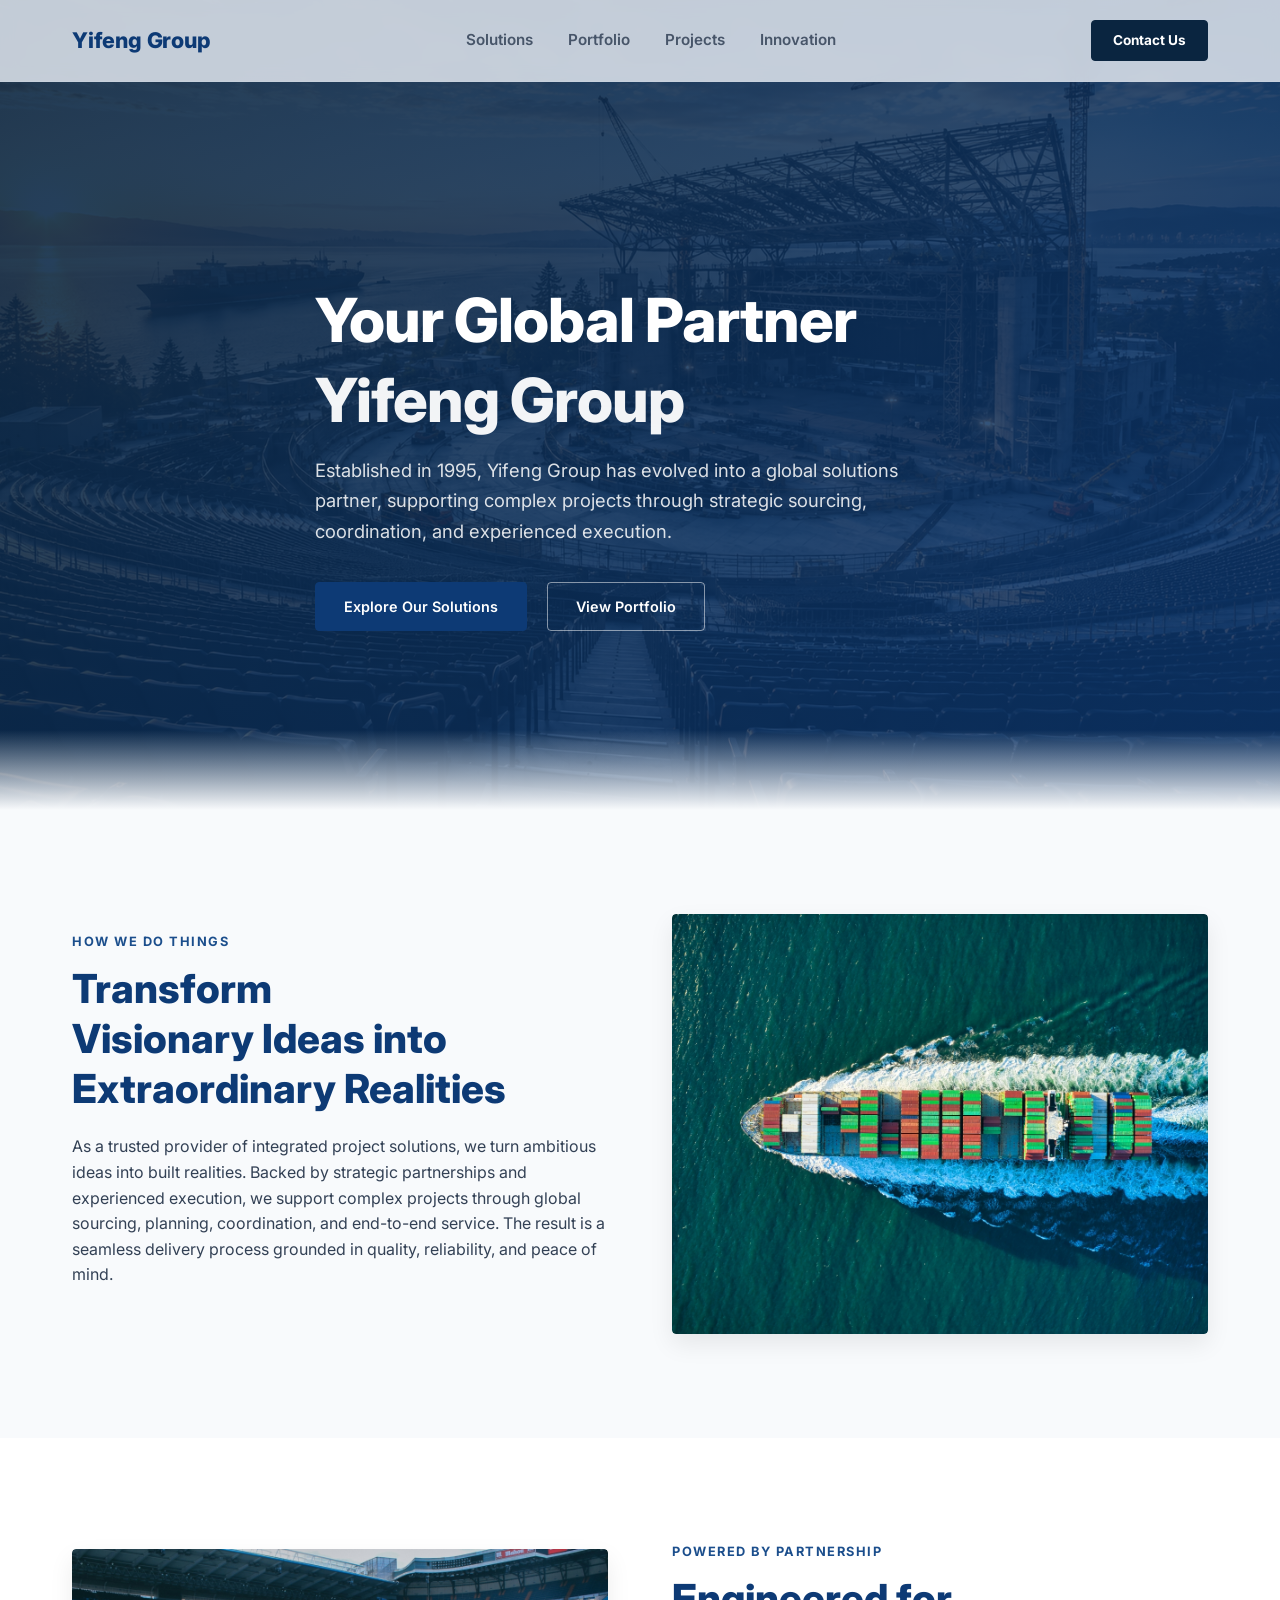
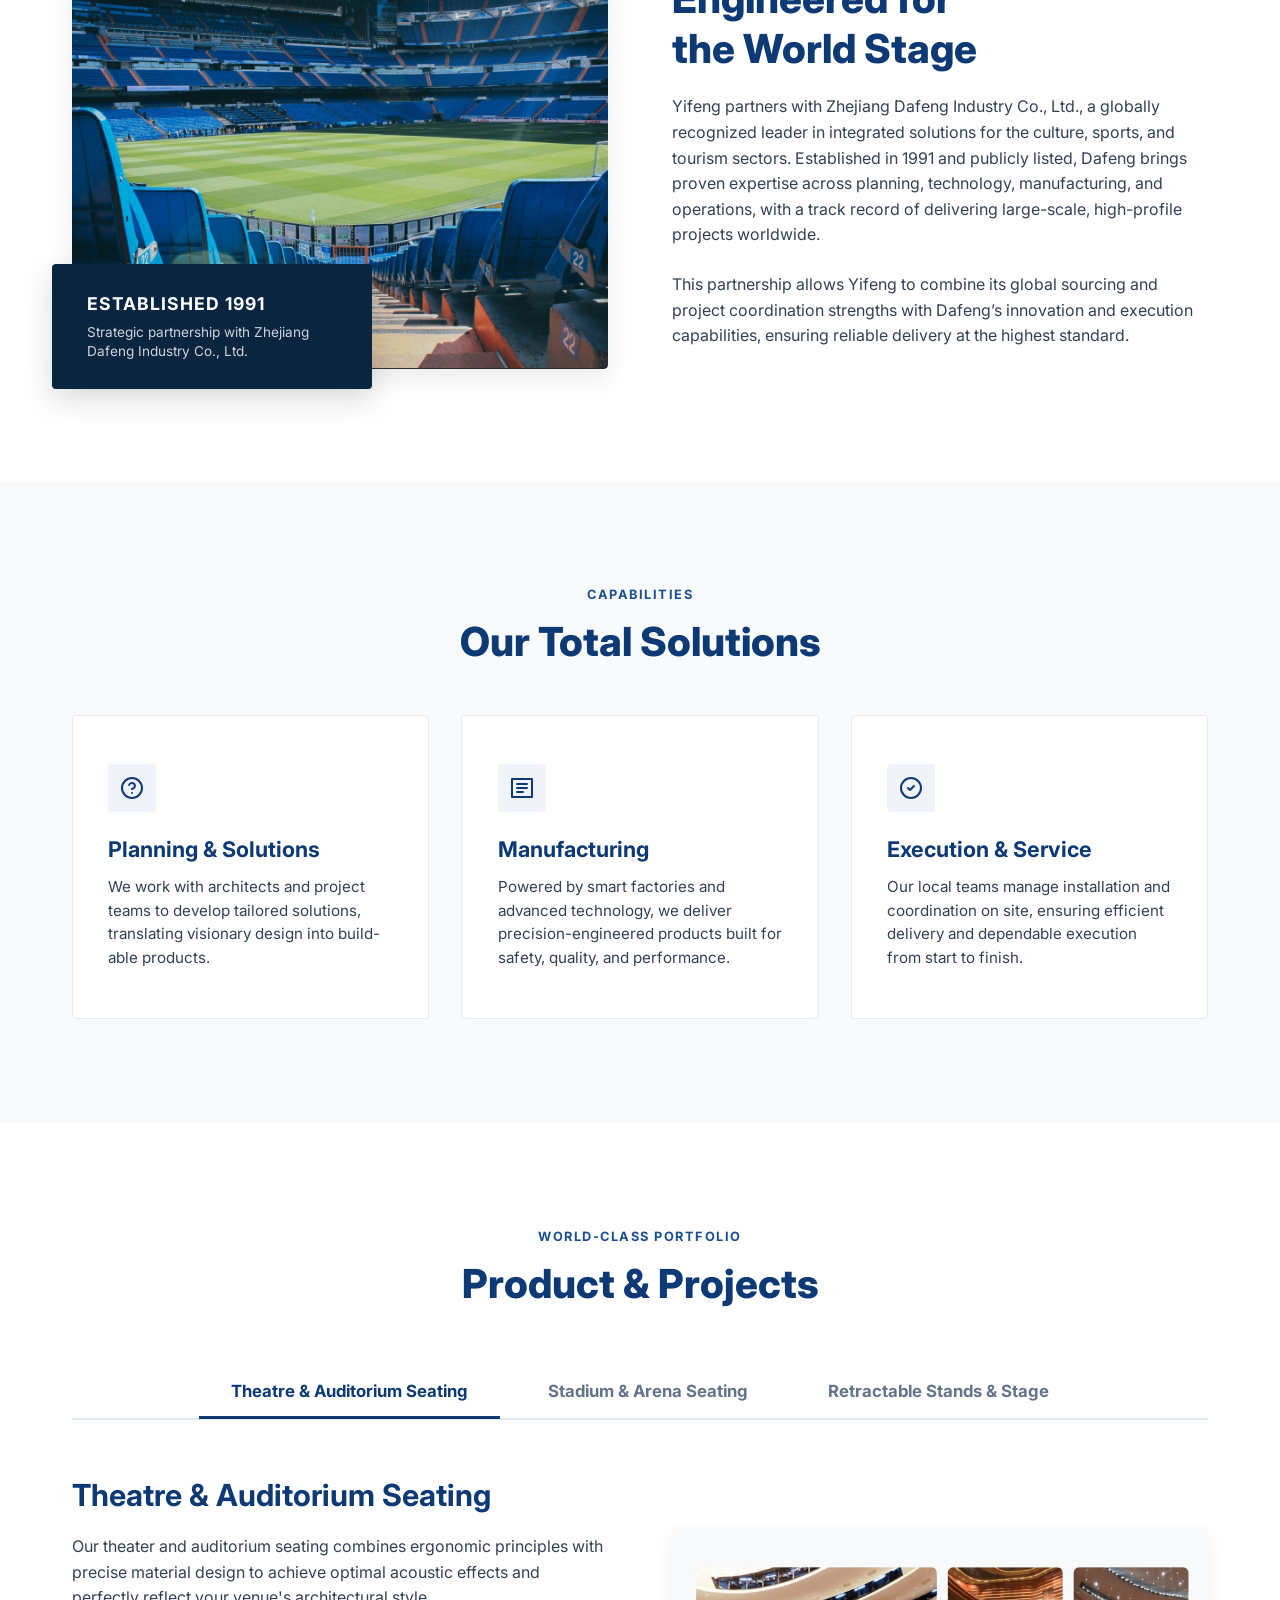
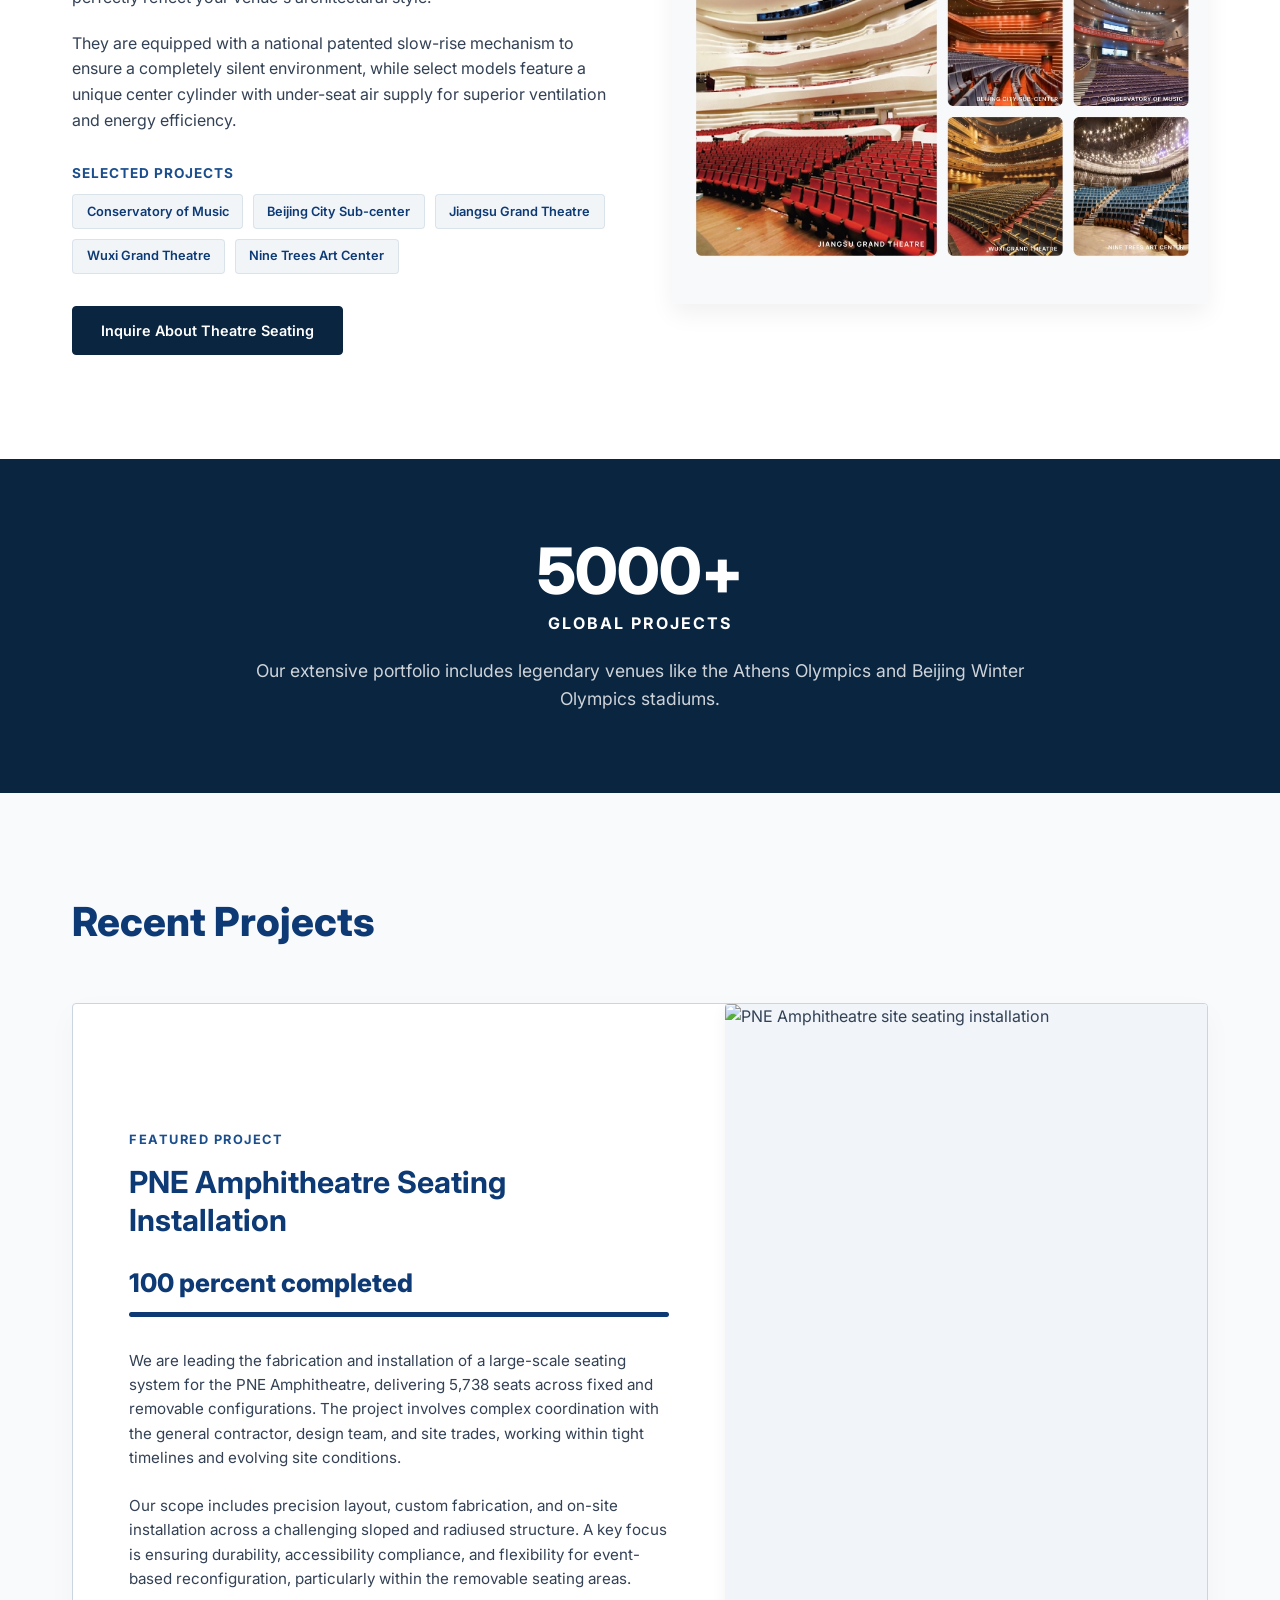
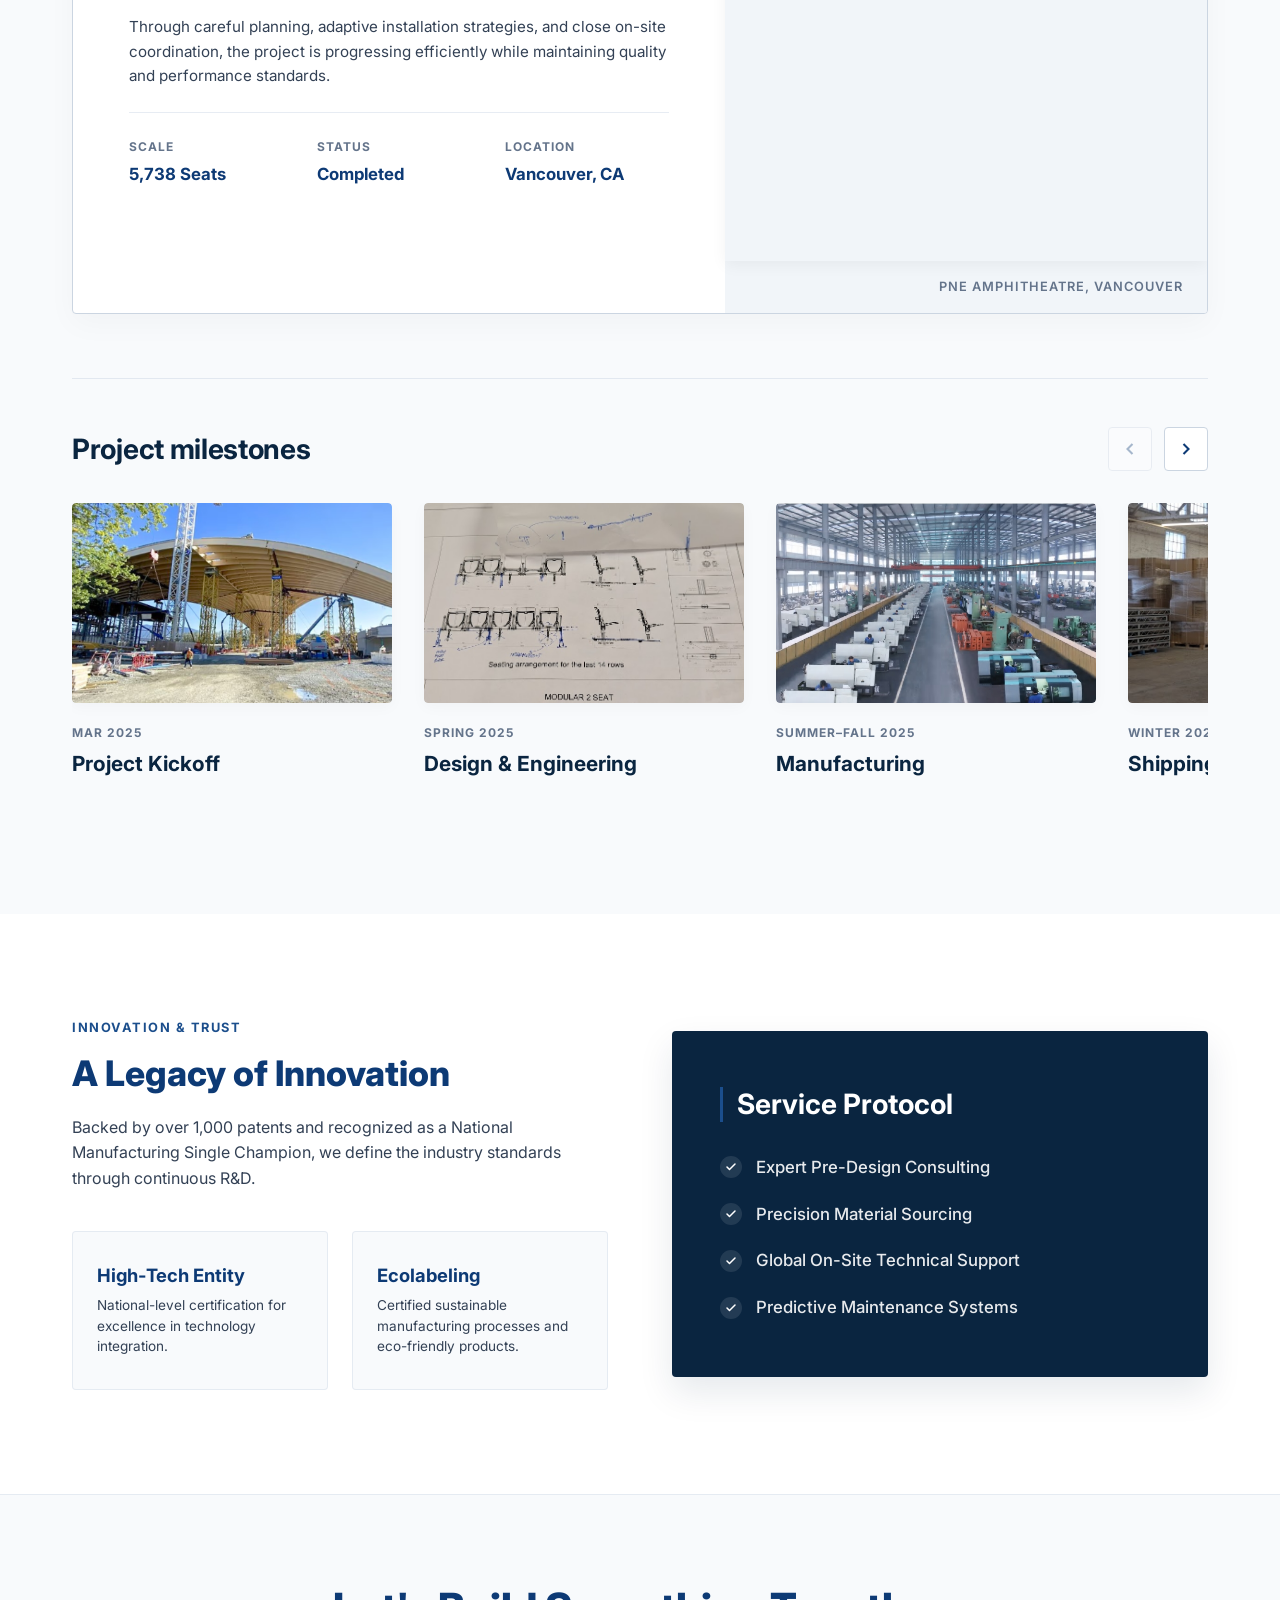
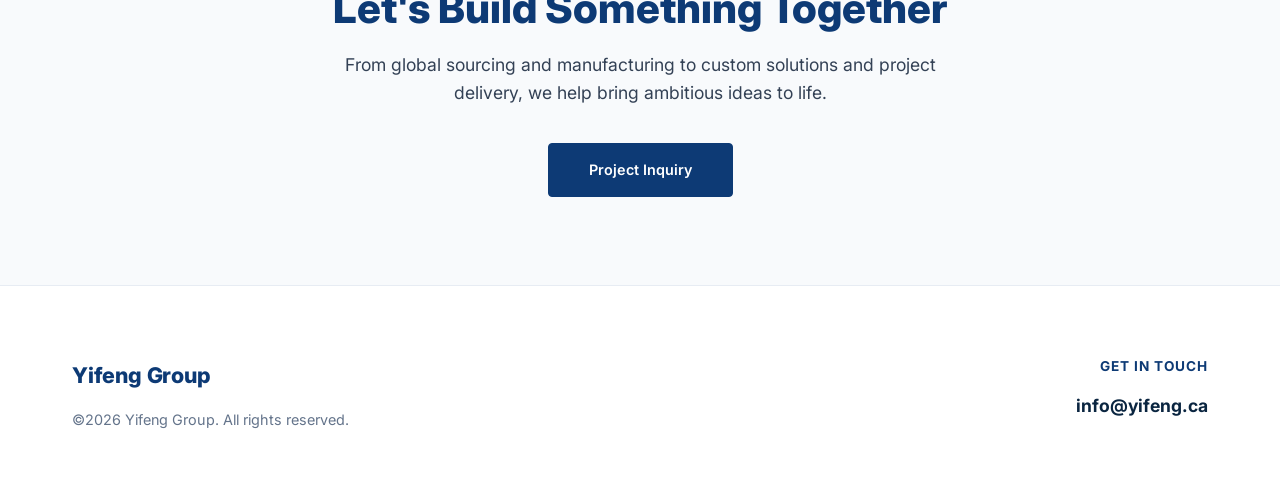
==== commit 26b08748: "Update 2026/06/02" ====
--- a/Website/index.html
+++ b/Website/index.html
@@ -33,7 +33,7 @@
       </nav>
       
       <div class="header-btn-wrapper">
-        <a href="#contact" class="btn header-btn">Contact Us</a>
+        <a href="mailto:info@yifeng.ca" class="btn header-btn">Contact Us</a>
       </div>
       
       <div class="menu-toggle" id="menu-burger">
@@ -201,7 +201,7 @@
             <span class="project-item-pill">Nine Trees Art Center</span>
           </div>
           
-          <a href="#contact" class="btn btn-secondary">Inquire About Theatre Seating</a>
+          <a href="mailto:info@yifeng.ca" class="btn btn-secondary">Inquire About Theatre Seating</a>
         </div>
         
         <div class="product-gallery reveal-right">
@@ -223,7 +223,7 @@
           <p>
             Designed to withstand intense use and varying elements while maintaining brilliant aesthetic appeal, these seats are the trusted choice for international mega-events, including the 2022 Beijing Winter Olympics (National Speed Skating Oval and Ice Cube).
           </p>
-          <a href="#contact" class="btn btn-secondary" style="margin-top: 1rem">Inquire About Stadium Seating</a>
+          <a href="mailto:info@yifeng.ca" class="btn btn-secondary" style="margin-top: 1rem">Inquire About Stadium Seating</a>
         </div>
       </div>
       
@@ -237,7 +237,7 @@
           <p>
             The base utilizes double ball-bearing PU wheels that withstand enormous force without damaging wooden floors, and the entire system can be safely operated via wire or wireless remote control.
           </p>
-          <a href="#contact" class="btn btn-secondary" style="margin-top: 1rem">Inquire About Retractable Systems</a>
+          <a href="mailto:info@yifeng.ca" class="btn btn-secondary" style="margin-top: 1rem">Inquire About Retractable Systems</a>
         </div>
         
         <div class="product-gallery">
@@ -284,7 +284,7 @@
           </div>
 
           <p>
-            We are leading the fabrication and installation of a large-scale seating system for the PNE Amphitheatre, delivering over 5,700 seats across fixed and removable configurations. The project involves complex coordination with the general contractor, design team, and site trades, working within tight timelines and evolving site conditions.
+            We are leading the fabrication and installation of a large-scale seating system for the PNE Amphitheatre, delivering 5,738 seats across fixed and removable configurations. The project involves complex coordination with the general contractor, design team, and site trades, working within tight timelines and evolving site conditions.
           </p>
           <p>
             Our scope includes precision layout, custom fabrication, and on-site installation across a challenging sloped and radiused structure. A key focus is ensuring durability, accessibility compliance, and flexibility for event-based reconfiguration, particularly within the removable seating areas.
@@ -296,7 +296,7 @@
           <div class="project-meta-grid">
             <div class="meta-item">
               <span>Scale</span>
-              <p>5,700+ Seats</p>
+              <p>5,738 Seats</p>
             </div>
             <div class="meta-item">
               <span>Status</span>
@@ -487,9 +487,9 @@
   <section class="section cta">
     <div class="container">
       <div class="cta-card reveal">
-        <h2>Ready to Orchestrate Your Venue?</h2>
-        <p>Connect with our experts to discuss your customized venue seating requirements today.</p>
-        <a href="#contact" class="btn btn-primary" style="padding: 0.9rem 2.5rem">Project Inquiry</a>
+        <h2>Let's Build Something Together</h2>
+        <p>From global sourcing and manufacturing to custom solutions and project delivery, we help bring ambitious ideas to life.</p>
+        <a href="mailto:info@yifeng.ca" class="btn btn-primary" style="padding: 0.9rem 2.5rem">Project Inquiry</a>
       </div>
     </div>
   </section>
@@ -511,13 +511,7 @@
         </div>
       </div>
       
-      <div class="footer-bottom">
-        <p>Global venue seating systems built in cooperation with strategic partners.</p>
-        <div class="footer-bottom-links">
-          <a href="#">Privacy Policy</a>
-          <a href="#">Terms of Service</a>
-        </div>
-      </div>
+
     </div>
   </footer>
 
--- a/Website/css/style.css
+++ b/Website/css/style.css
@@ -1069,14 +1069,13 @@
 footer {
   background-color: var(--white);
   border-top: 1px solid rgba(226, 232, 240, 0.8);
-  padding: 4.5rem 0 2.5rem 0;
+  padding: 4.5rem 0;
 }
 
 .footer-top {
   display: flex;
   justify-content: space-between;
   align-items: flex-start;
-  margin-bottom: 3.5rem;
 }
 
 .footer-about {
@@ -1121,15 +1120,7 @@
   color: var(--primary-blue);
 }
 
-.footer-bottom {
-  border-top: 1px solid rgba(226, 232, 240, 0.8);
-  padding-top: 1.75rem;
-  display: flex;
-  justify-content: space-between;
-  align-items: center;
-  color: #64748b;
-  font-size: 0.85rem;
-}
+
 
 /* --- INTERACTIVE MODAL OVERLAY --- */
 .modal-overlay {
@@ -1354,7 +1345,7 @@
   }
   
   .footer-top {
-    flex-direction: column;
+    flex-direction: column-reverse;
     gap: 2rem;
     align-items: center;
     text-align: center;
@@ -1480,11 +1471,7 @@
     font-size: 2rem;
   }
   
-  .footer-bottom {
-    flex-direction: column;
-    text-align: center;
-    gap: 0.75rem;
-  }
+
 }
 
 @media (max-width: 480px) {
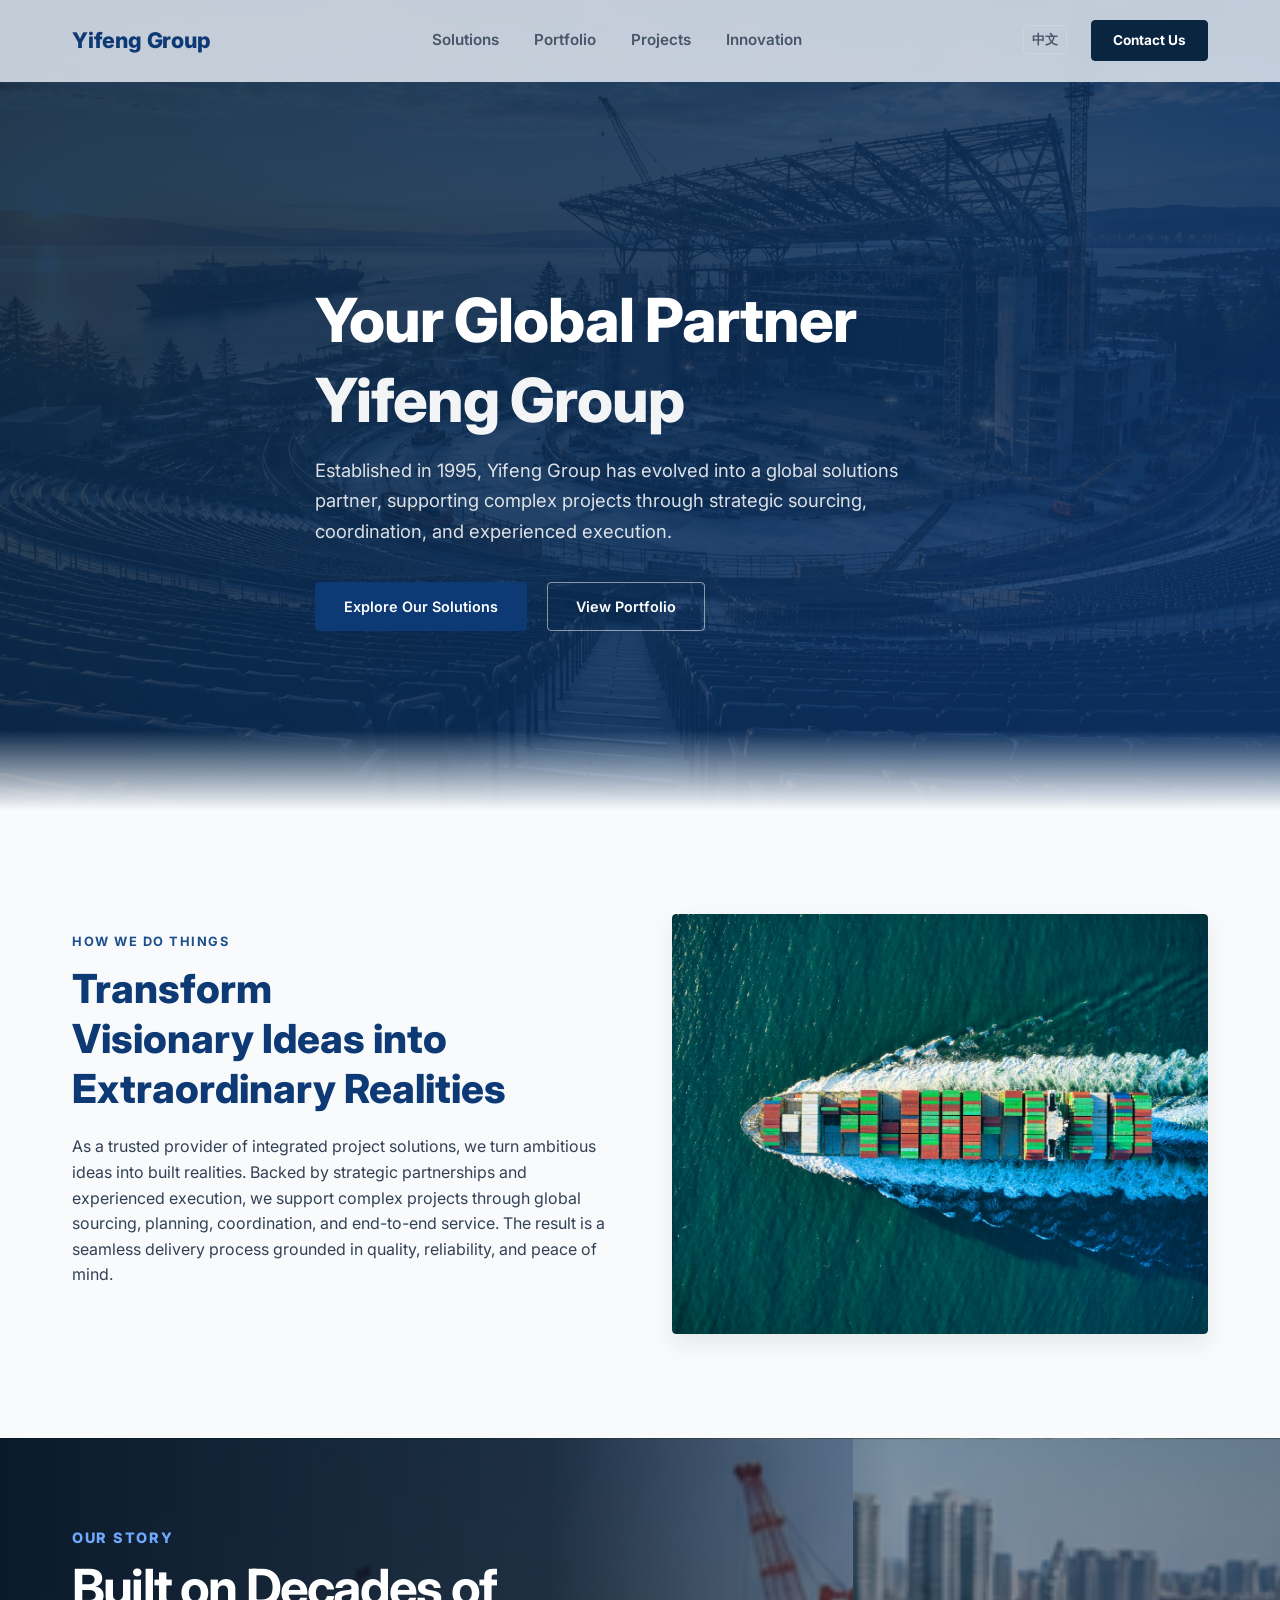
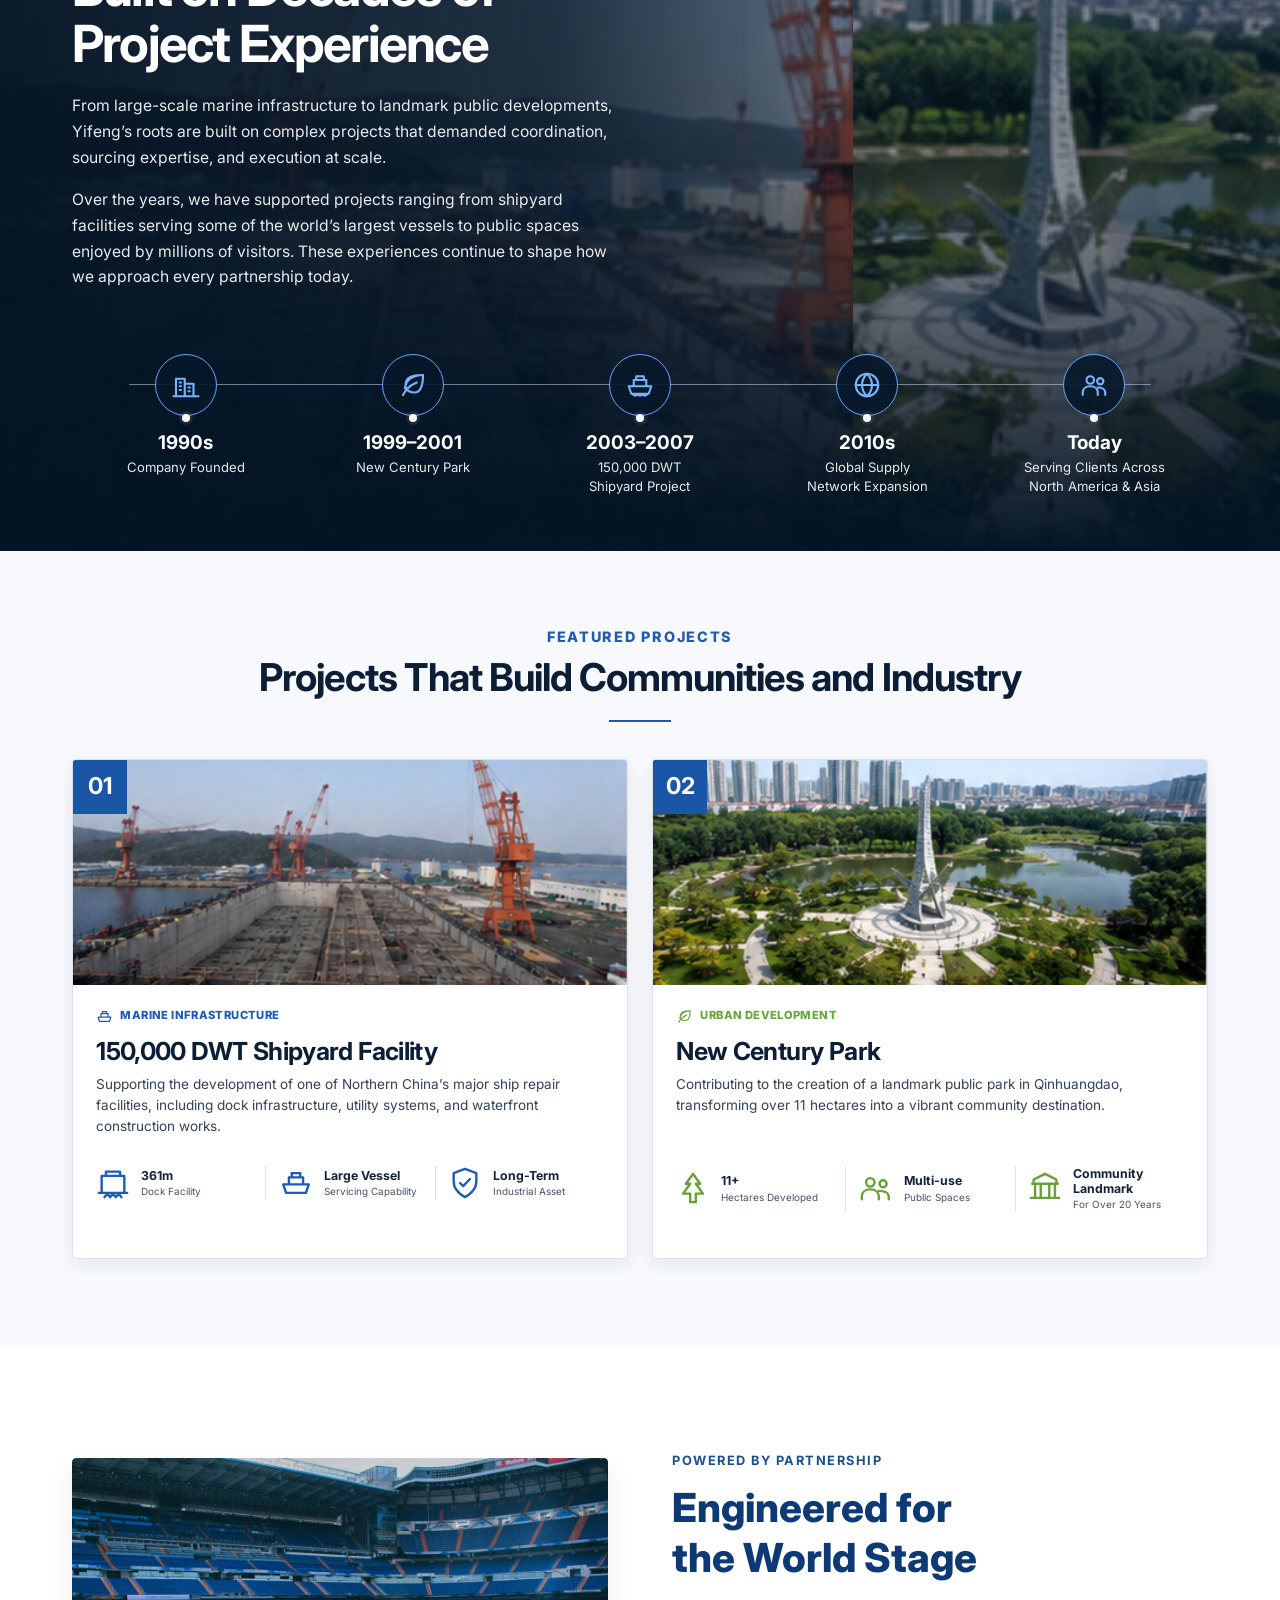
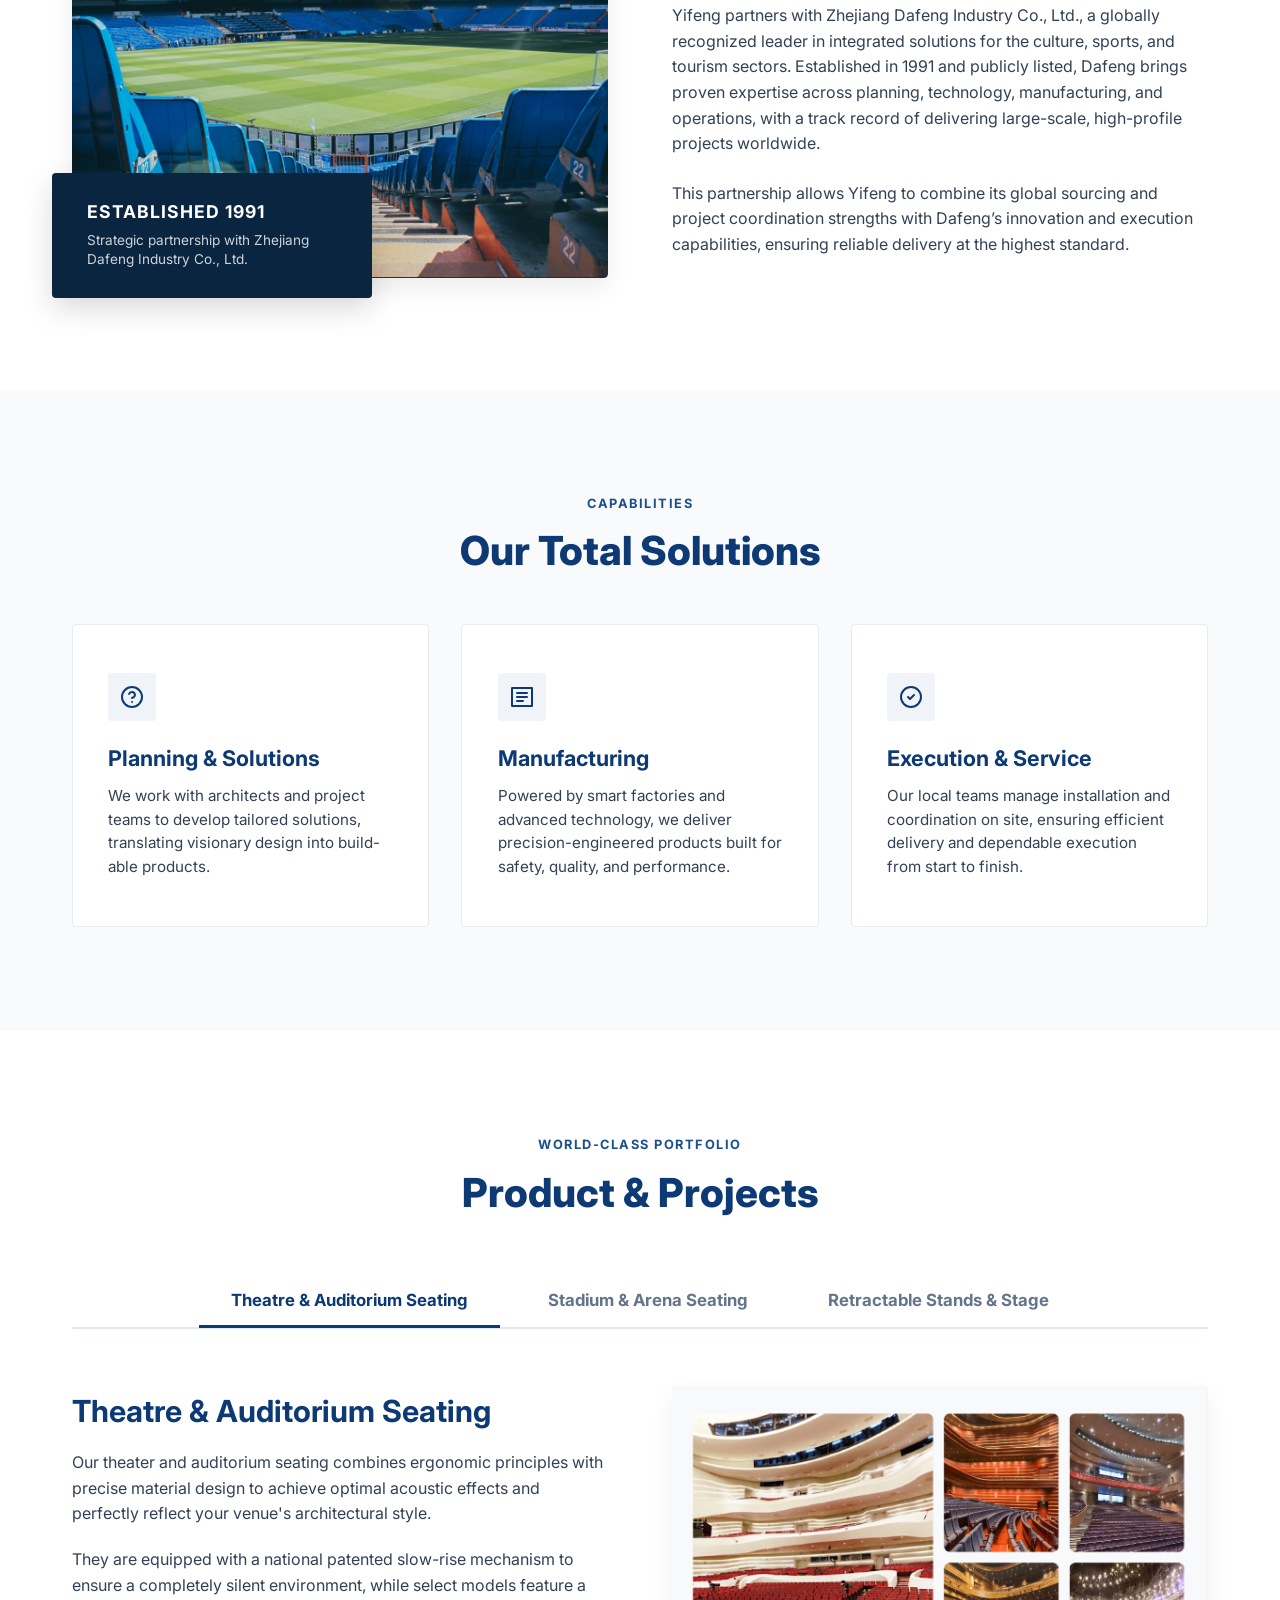
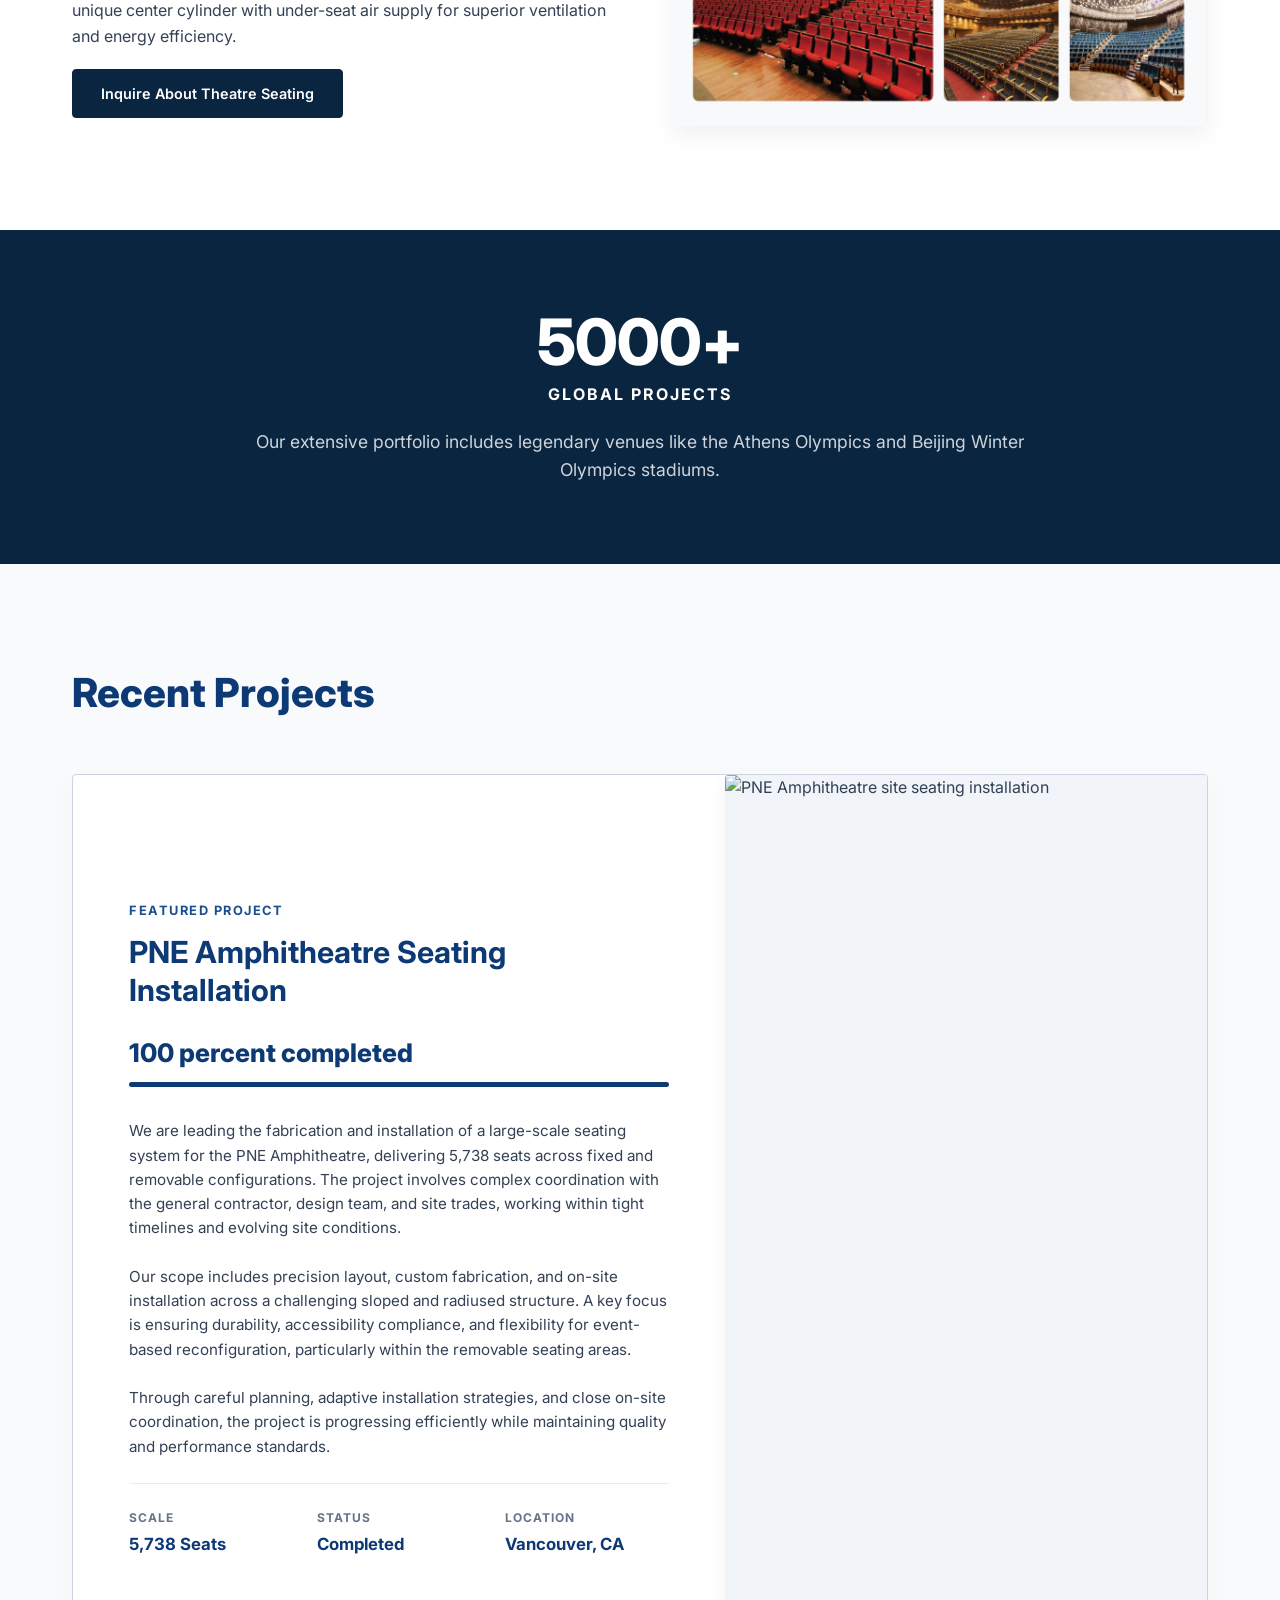
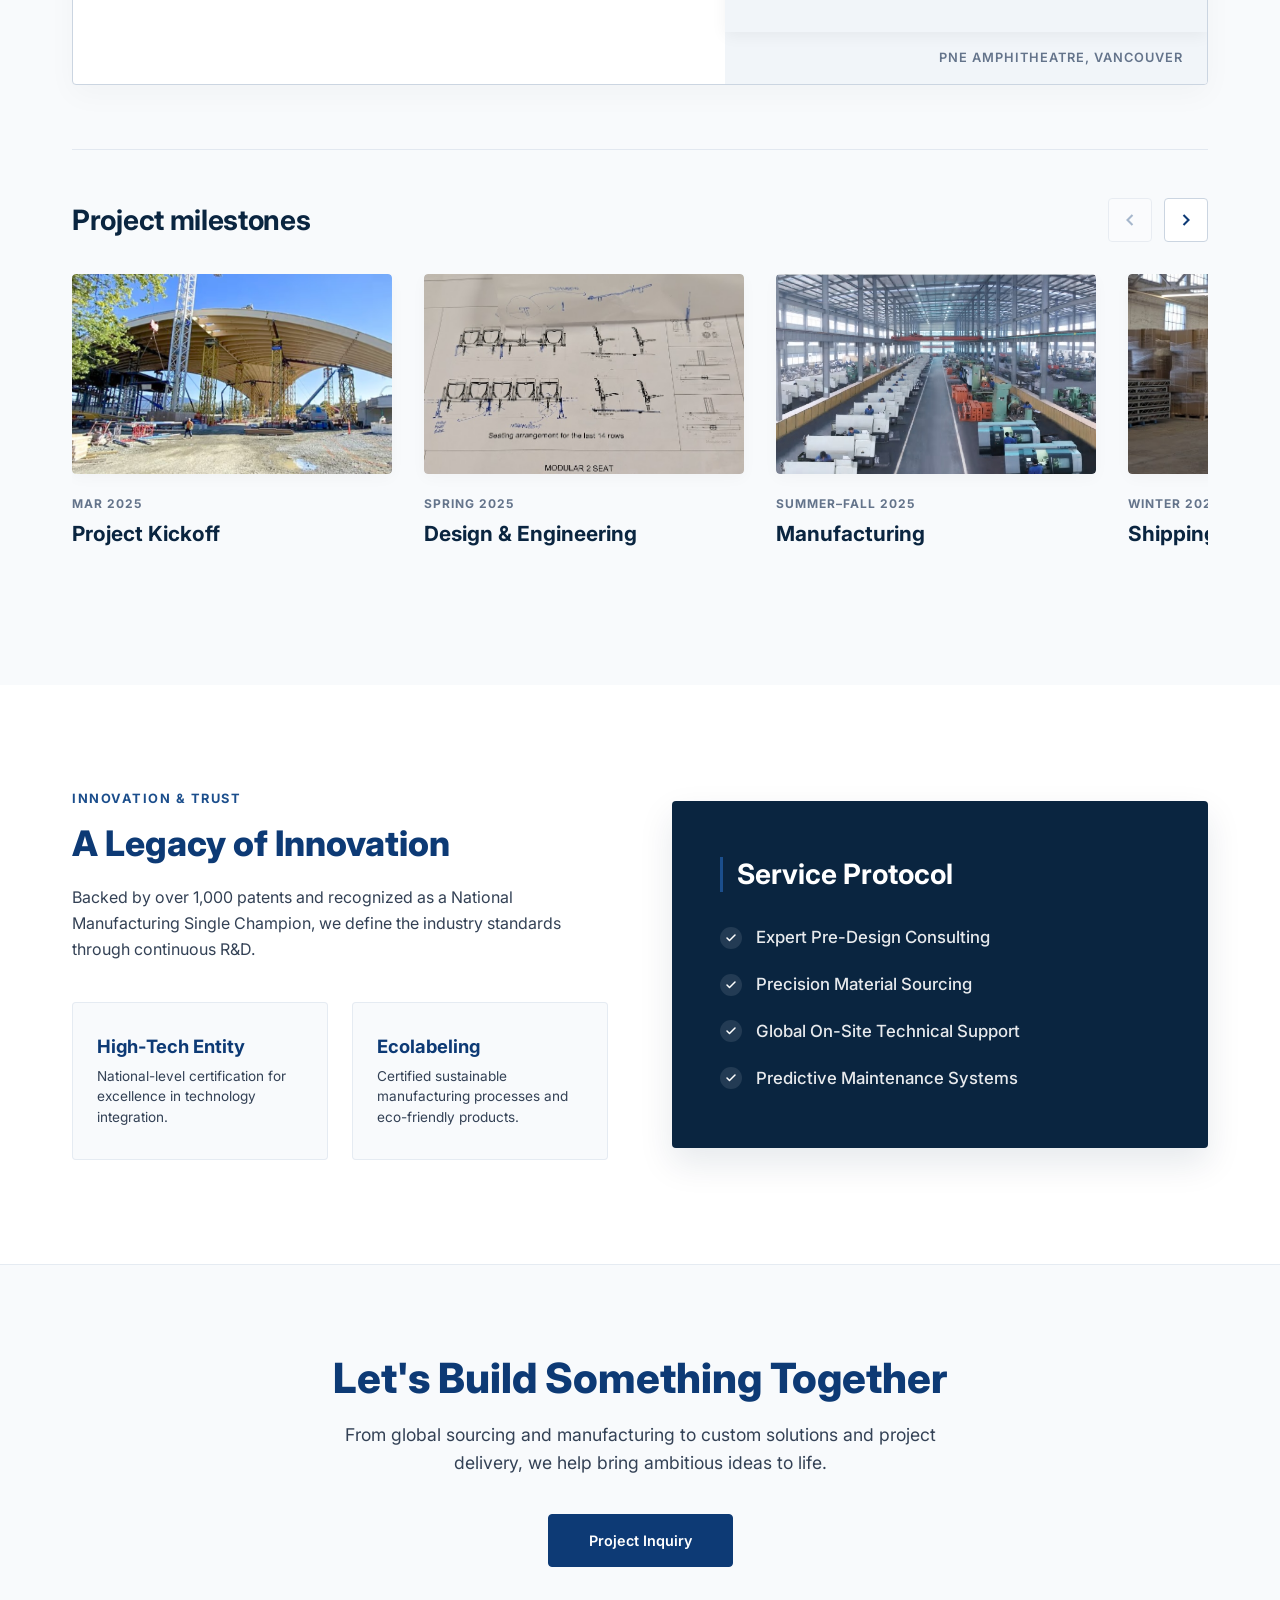
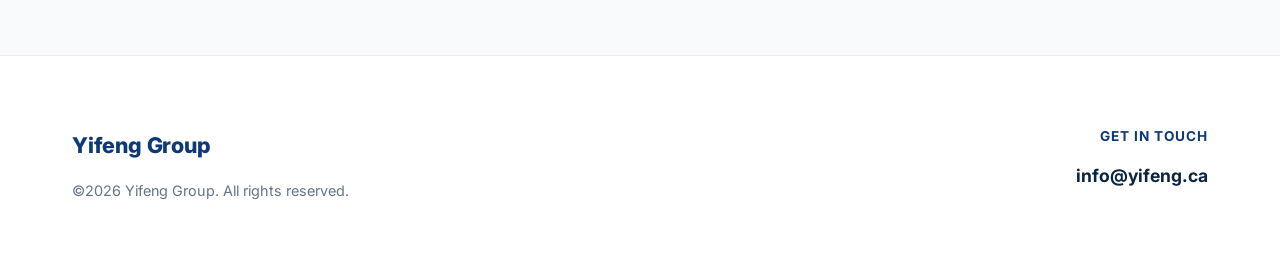
==== commit 3d49129b: "Update" ====
--- a/Website/index.html
+++ b/Website/index.html
@@ -32,14 +32,18 @@
         </ul>
       </nav>
       
-      <div class="header-btn-wrapper">
-        <a href="mailto:info@yifeng.ca" class="btn header-btn">Contact Us</a>
-      </div>
-      
-      <div class="menu-toggle" id="menu-burger">
-        <span></span>
-        <span></span>
-        <span></span>
+      <div class="header-right">
+        <a href="zh.html" class="lang-switch">中文</a>
+        
+        <div class="header-btn-wrapper">
+          <a href="mailto:info@yifeng.ca" class="btn header-btn">Contact Us</a>
+        </div>
+        
+        <div class="menu-toggle" id="menu-burger">
+          <span></span>
+          <span></span>
+          <span></span>
+        </div>
       </div>
     </div>
   </header>
@@ -84,6 +88,96 @@
     </div>
   </section>
 
+  <!-- OUR STORY / FEATURED PROJECTS SECTION -->
+  <section id="our-story" class="story-showcase">
+    <div class="story-hero">
+      <div class="story-hero-images" aria-hidden="true">
+        <div class="story-image story-image-shipyard"></div>
+        <div class="story-image story-image-park"></div>
+      </div>
+      <div class="story-shade" aria-hidden="true"></div>
+
+      <div class="container story-content">
+        <div class="story-copy reveal">
+          <span class="story-kicker">Our Story</span>
+          <h2>Built on Decades of<br>Project Experience</h2>
+          <p>From large-scale marine infrastructure to landmark public developments, Yifeng’s roots are built on complex projects that demanded coordination, sourcing expertise, and execution at scale.</p>
+          <p>Over the years, we have supported projects ranging from shipyard facilities serving some of the world’s largest vessels to public spaces enjoyed by millions of visitors. These experiences continue to shape how we approach every partnership today.</p>
+        </div>
+
+        <div class="story-timeline reveal">
+          <div class="timeline-line" aria-hidden="true"></div>
+          <div class="timeline-item">
+            <div class="timeline-icon"><svg viewBox="0 0 24 24" aria-hidden="true"><path d="M4 21V7h7v14M11 11h7v10M7 10h1M7 13h1M7 16h1M14 14h1M14 17h1M2 21h20"/></svg></div>
+            <h3>1990s</h3><p>Company Founded</p>
+          </div>
+          <div class="timeline-item">
+            <div class="timeline-icon"><svg viewBox="0 0 24 24" aria-hidden="true"><path d="M20 4c-8 .2-13.5 3.7-14.5 10.5M4 20c2.5-5 6-8 11-10M6 15c2 2 4.5 3 7 3 5 0 7-5 7-14-9 0-14 2-14 8 0 1 .2 2 .6 2.8"/></svg></div>
+            <h3>1999–2001</h3><p>New Century Park</p>
+          </div>
+          <div class="timeline-item">
+            <div class="timeline-icon"><svg viewBox="0 0 24 24" aria-hidden="true"><path d="M3 13h18l-2 6H5l-2-6ZM7 13V8h10v5M9 8V5h6v3M6 19c1 2 3 2 4 0 1 2 3 2 4 0 1 2 3 2 4 0"/></svg></div>
+            <h3>2003–2007</h3><p>150,000 DWT<br>Shipyard Project</p>
+          </div>
+          <div class="timeline-item">
+            <div class="timeline-icon"><svg viewBox="0 0 24 24" aria-hidden="true"><circle cx="12" cy="12" r="9"/><path d="M3 12h18M12 3c3 3 4 6 4 9s-1 6-4 9c-3-3-4-6-4-9s1-6 4-9Z"/></svg></div>
+            <h3>2010s</h3><p>Global Supply<br>Network Expansion</p>
+          </div>
+          <div class="timeline-item">
+            <div class="timeline-icon"><svg viewBox="0 0 24 24" aria-hidden="true"><circle cx="9" cy="8" r="3"/><circle cx="17" cy="9" r="2.5"/><path d="M3 20v-2c0-3 2.5-5 6-5s6 2 6 5v2M15 14c3.5 0 6 1.5 6 4v2"/></svg></div>
+            <h3>Today</h3><p>Serving Clients Across<br>North America &amp; Asia</p>
+          </div>
+        </div>
+      </div>
+    </div>
+
+    <div class="featured-projects">
+      <div class="container">
+        <div class="featured-heading reveal">
+          <span class="story-kicker">Featured Projects</span>
+          <h2>Projects That Build Communities and Industry</h2>
+          <span class="heading-rule" aria-hidden="true"></span>
+        </div>
+
+        <div class="story-project-grid">
+          <article class="story-project-card reveal-left">
+            <div class="story-project-image">
+              <img src="images/shipyard-facility.png" alt="Large shipyard facility with cranes and dry dock" loading="lazy">
+              <span class="project-number">01</span>
+            </div>
+            <div class="story-project-body">
+              <span class="project-type project-type-blue"><svg viewBox="0 0 24 24" aria-hidden="true"><path d="M3 13h18l-2 6H5l-2-6ZM7 13V8h10v5M9 8V5h6v3"/></svg>Marine Infrastructure</span>
+              <h3>150,000 DWT Shipyard Facility</h3>
+              <p>Supporting the development of one of Northern China’s major ship repair facilities, including dock infrastructure, utility systems, and waterfront construction works.</p>
+              <div class="project-stats">
+                <div class="project-stat"><svg viewBox="0 0 24 24" aria-hidden="true"><path d="M4 19V7h16v12M7 7V4h10v3M2 19h20M6 22c1-2 3-2 4 0 1-2 3-2 4 0 1-2 3-2 4 0"/></svg><span><strong>361m</strong>Dock Facility</span></div>
+                <div class="project-stat"><svg viewBox="0 0 24 24" aria-hidden="true"><path d="M3 13h18l-2 6H5l-2-6ZM7 13V8h10v5M9 8V5h6v3"/></svg><span><strong>Large Vessel</strong>Servicing Capability</span></div>
+                <div class="project-stat"><svg viewBox="0 0 24 24" aria-hidden="true"><path d="M12 2 20 5v6c0 5-3.5 8.5-8 11-4.5-2.5-8-6-8-11V5l8-3Z"/><path d="m8.5 12 2.2 2.2 4.8-5"/></svg><span><strong>Long-Term</strong>Industrial Asset</span></div>
+              </div>
+            </div>
+          </article>
+
+          <article class="story-project-card reveal-right">
+            <div class="story-project-image">
+              <img src="images/new-century-park.png" alt="Aerial view of New Century Park and its landmark monument" loading="lazy">
+              <span class="project-number">02</span>
+            </div>
+            <div class="story-project-body">
+              <span class="project-type project-type-green"><svg viewBox="0 0 24 24" aria-hidden="true"><path d="M20 4c-8 .2-13.5 3.7-14.5 10.5M4 20c2.5-5 6-8 11-10M6 15c2 2 4.5 3 7 3 5 0 7-5 7-14-9 0-14 2-14 8"/></svg>Urban Development</span>
+              <h3>New Century Park</h3>
+              <p>Contributing to the creation of a landmark public park in Qinhuangdao, transforming over 11 hectares into a vibrant community destination.</p>
+              <div class="project-stats">
+                <div class="project-stat project-stat-green"><svg viewBox="0 0 24 24" aria-hidden="true"><path d="M12 2 7 9h3l-5 7h5v6h4v-6h5l-5-7h3l-5-7Z"/></svg><span><strong>11+</strong>Hectares Developed</span></div>
+                <div class="project-stat project-stat-green"><svg viewBox="0 0 24 24" aria-hidden="true"><circle cx="8" cy="8" r="3"/><circle cx="17" cy="9" r="2.5"/><path d="M2 20v-2c0-3 2.5-5 6-5s6 2 6 5v2M14 14c4 0 7 1.5 7 4v2"/></svg><span><strong>Multi-use</strong>Public Spaces</span></div>
+                <div class="project-stat project-stat-green"><svg viewBox="0 0 24 24" aria-hidden="true"><path d="M3 9h18M5 9v10M9 9v10M15 9v10M19 9v10M2 19h20M4 6l8-4 8 4v3H4V6Z"/></svg><span><strong>Community Landmark</strong>For Over 20 Years</span></div>
+              </div>
+            </div>
+          </article>
+        </div>
+      </div>
+    </div>
+  </section>
+
   <!-- PARTNERSHIP / WORLD STAGE SECTION -->
   <section id="engineering" class="section engineering">
     <div class="container">
@@ -191,16 +285,6 @@
           <p>
             They are equipped with a national patented slow-rise mechanism to ensure a completely silent environment, while select models feature a unique center cylinder with under-seat air supply for superior ventilation and energy efficiency.
           </p>
-          
-          <h4 class="projects-list-title">Selected Projects</h4>
-          <div class="projects-flex">
-            <span class="project-item-pill">Conservatory of Music</span>
-            <span class="project-item-pill">Beijing City Sub-center</span>
-            <span class="project-item-pill">Jiangsu Grand Theatre</span>
-            <span class="project-item-pill">Wuxi Grand Theatre</span>
-            <span class="project-item-pill">Nine Trees Art Center</span>
-          </div>
-          
           <a href="mailto:info@yifeng.ca" class="btn btn-secondary">Inquire About Theatre Seating</a>
         </div>
         
--- a/Website/css/style.css
+++ b/Website/css/style.css
@@ -236,6 +236,36 @@
   width: 100%;
 }
 
+.lang-switch {
+  font-size: 0.8rem;
+  font-weight: 700;
+  text-transform: uppercase;
+  padding: 0.2rem 0.5rem;
+  border: 1.5px solid var(--border-color);
+  border-radius: 4px;
+  color: #475569;
+  display: inline-flex;
+  align-items: center;
+  transition: var(--transition-fast);
+  margin-top: -0.1rem;
+}
+
+.lang-switch:hover {
+  border-color: var(--primary-blue);
+  color: var(--primary-blue);
+  background-color: rgba(13, 58, 117, 0.05);
+}
+
+.lang-switch::after {
+  display: none !important; /* Disable active underline on language switcher */
+}
+
+.header-right {
+  display: flex;
+  align-items: center;
+  gap: 1.5rem;
+}
+
 .header-btn {
   font-family: var(--font-heading);
   font-size: 0.85rem;
@@ -335,6 +365,422 @@
   width: 100%;
   height: 420px;
   object-fit: cover;
+}
+
+/* --- OUR STORY / FEATURED PROJECTS --- */
+.story-showcase {
+  background: #f7f9fc;
+}
+
+.story-hero {
+  min-height: 680px;
+  position: relative;
+  overflow: hidden;
+  color: var(--white);
+  background: #061a30;
+}
+
+.story-hero-images,
+.story-shade {
+  position: absolute;
+  inset: 0;
+}
+
+.story-hero-images {
+  display: grid;
+  grid-template-columns: 2fr 1fr;
+}
+
+.story-image {
+  background-position: center;
+  background-size: cover;
+}
+
+.story-image-shipyard {
+  background-image: url("../images/shipyard-facility.png");
+}
+
+.story-image-park {
+  background-image: url("../images/new-century-park.png");
+}
+
+.story-shade {
+  background:
+    linear-gradient(90deg, rgba(4, 20, 37, 0.96) 0%, rgba(4, 20, 37, 0.83) 43%, rgba(4, 20, 37, 0.38) 70%, rgba(4, 20, 37, 0.48) 100%),
+    linear-gradient(0deg, rgba(4, 20, 37, 0.98) 0%, rgba(4, 20, 37, 0.08) 52%);
+}
+
+.story-content {
+  min-height: 680px;
+  position: relative;
+  z-index: 2;
+  padding-top: 5.5rem;
+  padding-bottom: 3.5rem;
+  display: flex;
+  flex-direction: column;
+  justify-content: space-between;
+}
+
+.story-copy {
+  max-width: 590px;
+}
+
+.story-kicker {
+  display: block;
+  color: #6faaff;
+  font-size: 0.9rem;
+  font-weight: 800;
+  letter-spacing: 0.12em;
+  margin-bottom: 0.7rem;
+  text-transform: uppercase;
+}
+
+.story-copy h2 {
+  color: var(--white);
+  font-size: clamp(2.5rem, 4vw, 4rem);
+  letter-spacing: -0.035em;
+  line-height: 1.08;
+  margin-bottom: 1.4rem;
+}
+
+.story-copy p {
+  color: rgba(255, 255, 255, 0.91);
+  font-size: 0.98rem;
+  line-height: 1.65;
+  margin-bottom: 1rem;
+  max-width: 545px;
+}
+
+.story-timeline {
+  display: grid;
+  grid-template-columns: repeat(5, 1fr);
+  position: relative;
+  margin-top: 3rem;
+}
+
+.timeline-line {
+  background: rgba(177, 204, 235, 0.58);
+  height: 1px;
+  left: 5%;
+  position: absolute;
+  right: 5%;
+  top: 30px;
+}
+
+.timeline-item {
+  position: relative;
+  text-align: center;
+}
+
+.timeline-icon {
+  align-items: center;
+  background: rgba(6, 24, 43, 0.9);
+  border: 1.5px solid #65a5ff;
+  border-radius: 50%;
+  color: #78b3ff;
+  display: inline-flex;
+  height: 62px;
+  justify-content: center;
+  margin-bottom: 0.9rem;
+  position: relative;
+  width: 62px;
+  z-index: 2;
+}
+
+.timeline-icon::after {
+  background: var(--white);
+  border-radius: 50%;
+  bottom: -7px;
+  box-shadow: 0 0 0 3px rgba(255, 255, 255, 0.08);
+  content: "";
+  height: 8px;
+  left: 50%;
+  position: absolute;
+  transform: translateX(-50%);
+  width: 8px;
+}
+
+.timeline-icon svg,
+.project-type svg,
+.project-stat svg {
+  fill: none;
+  stroke: currentColor;
+  stroke-linecap: round;
+  stroke-linejoin: round;
+  stroke-width: 1.7;
+}
+
+.timeline-icon svg {
+  height: 30px;
+  width: 30px;
+}
+
+.timeline-item h3 {
+  color: var(--white);
+  font-size: 1.18rem;
+  margin-bottom: 0.25rem;
+}
+
+.timeline-item p {
+  color: rgba(255, 255, 255, 0.9);
+  font-size: 0.82rem;
+  line-height: 1.4;
+}
+
+.featured-projects {
+  padding: 4.6rem 0 5.5rem;
+}
+
+.featured-heading {
+  margin: 0 auto 2.3rem;
+  text-align: center;
+}
+
+.featured-heading .story-kicker {
+  color: #235bab;
+  margin-bottom: 0.35rem;
+}
+
+.featured-heading h2 {
+  color: #0b1e36;
+  font-size: clamp(1.8rem, 3vw, 2.65rem);
+  letter-spacing: -0.025em;
+}
+
+.heading-rule {
+  background: #1d5baa;
+  display: block;
+  height: 2px;
+  margin: 1.15rem auto 0;
+  width: 62px;
+}
+
+.story-project-grid {
+  display: grid;
+  gap: 1.5rem;
+  grid-template-columns: repeat(2, minmax(0, 1fr));
+}
+
+.story-project-card {
+  background: var(--white);
+  border: 1px solid #dbe2ea;
+  border-radius: 4px;
+  box-shadow: 0 6px 18px rgba(15, 35, 60, 0.08);
+  overflow: hidden;
+}
+
+.story-project-image {
+  height: 225px;
+  position: relative;
+}
+
+.story-project-image img {
+  height: 100%;
+  object-fit: cover;
+  width: 100%;
+  border-radius: 0;
+}
+
+.project-number {
+  align-items: center;
+  background: #1956a5;
+  color: var(--white);
+  display: flex;
+  font-size: 1.45rem;
+  font-weight: 700;
+  height: 54px;
+  justify-content: center;
+  left: 0;
+  position: absolute;
+  top: 0;
+  width: 54px;
+}
+
+.story-project-body {
+  padding: 1.4rem 1.45rem 1.55rem;
+}
+
+.project-type {
+  align-items: center;
+  display: inline-flex;
+  font-size: 0.7rem;
+  font-weight: 800;
+  gap: 0.45rem;
+  letter-spacing: 0.035em;
+  margin-bottom: 0.65rem;
+  text-transform: uppercase;
+}
+
+.project-type svg {
+  height: 17px;
+  width: 17px;
+}
+
+.project-type-blue {
+  color: #1c5cb0;
+}
+
+.project-type-green {
+  color: #68a53b;
+}
+
+.story-project-body > h3 {
+  color: #0b1e36;
+  font-size: 1.55rem;
+  letter-spacing: -0.025em;
+  margin-bottom: 0.45rem;
+}
+
+.story-project-body > p {
+  color: #344256;
+  font-size: 0.85rem;
+  line-height: 1.55;
+  min-height: 66px;
+}
+
+.project-stats {
+  display: grid;
+  grid-template-columns: repeat(3, 1fr);
+  margin: 1.6rem 0 1.4rem;
+}
+
+.project-stat {
+  align-items: center;
+  color: #1d5eb4;
+  display: flex;
+  gap: 0.65rem;
+  min-width: 0;
+  padding-right: 0.7rem;
+}
+
+.project-stat + .project-stat {
+  border-left: 1px solid #dce3eb;
+  padding-left: 0.8rem;
+}
+
+.project-stat svg {
+  flex: 0 0 auto;
+  height: 34px;
+  width: 34px;
+}
+
+.project-stat-green {
+  color: #6a9f38;
+}
+
+.project-stat span {
+  color: #455267;
+  font-size: 0.62rem;
+  line-height: 1.25;
+}
+
+.project-stat strong {
+  color: #142238;
+  display: block;
+  font-size: 0.77rem;
+  margin-bottom: 0.12rem;
+}
+
+.project-link {
+  color: #175bac;
+  display: inline-flex;
+  font-size: 0.9rem;
+  font-weight: 700;
+  gap: 1.1rem;
+}
+
+.project-link-green {
+  color: #5d9c35;
+}
+
+@media (max-width: 992px) {
+  .story-project-grid {
+    grid-template-columns: 1fr;
+  }
+
+  .story-project-body > p {
+    min-height: 0;
+  }
+}
+
+@media (max-width: 768px) {
+  .story-hero,
+  .story-content {
+    min-height: 0;
+  }
+
+  .story-hero-images {
+    grid-template-columns: 1fr;
+  }
+
+  .story-image-park {
+    display: none;
+  }
+
+  .story-content {
+    padding-bottom: 3rem;
+    padding-top: 4.5rem;
+  }
+
+  .story-copy h2 br {
+    display: none;
+  }
+
+  .story-timeline {
+    gap: 1.8rem;
+    grid-template-columns: 1fr;
+    padding-left: 0.5rem;
+  }
+
+  .timeline-line {
+    bottom: 18px;
+    height: auto;
+    left: 35px;
+    right: auto;
+    top: 30px;
+    width: 1px;
+  }
+
+  .timeline-item {
+    align-items: center;
+    display: grid;
+    gap: 0 1rem;
+    grid-template-columns: 62px 1fr;
+    text-align: left;
+  }
+
+  .timeline-icon {
+    grid-row: 1 / 3;
+    margin-bottom: 0;
+  }
+
+  .featured-projects {
+    padding: 4rem 0;
+  }
+
+  .project-stats {
+    gap: 1rem;
+    grid-template-columns: 1fr;
+  }
+
+  .project-stat + .project-stat {
+    border-left: 0;
+    padding-left: 0;
+  }
+}
+
+@media (max-width: 480px) {
+  .story-project-image {
+    height: 185px;
+  }
+
+  .story-project-body {
+    padding: 1.25rem;
+  }
+
+  .story-project-body > h3 {
+    font-size: 1.3rem;
+  }
 }
 
 /* --- ENGINEERING STAGE (POWERED BY PARTNERSHIP) --- */
